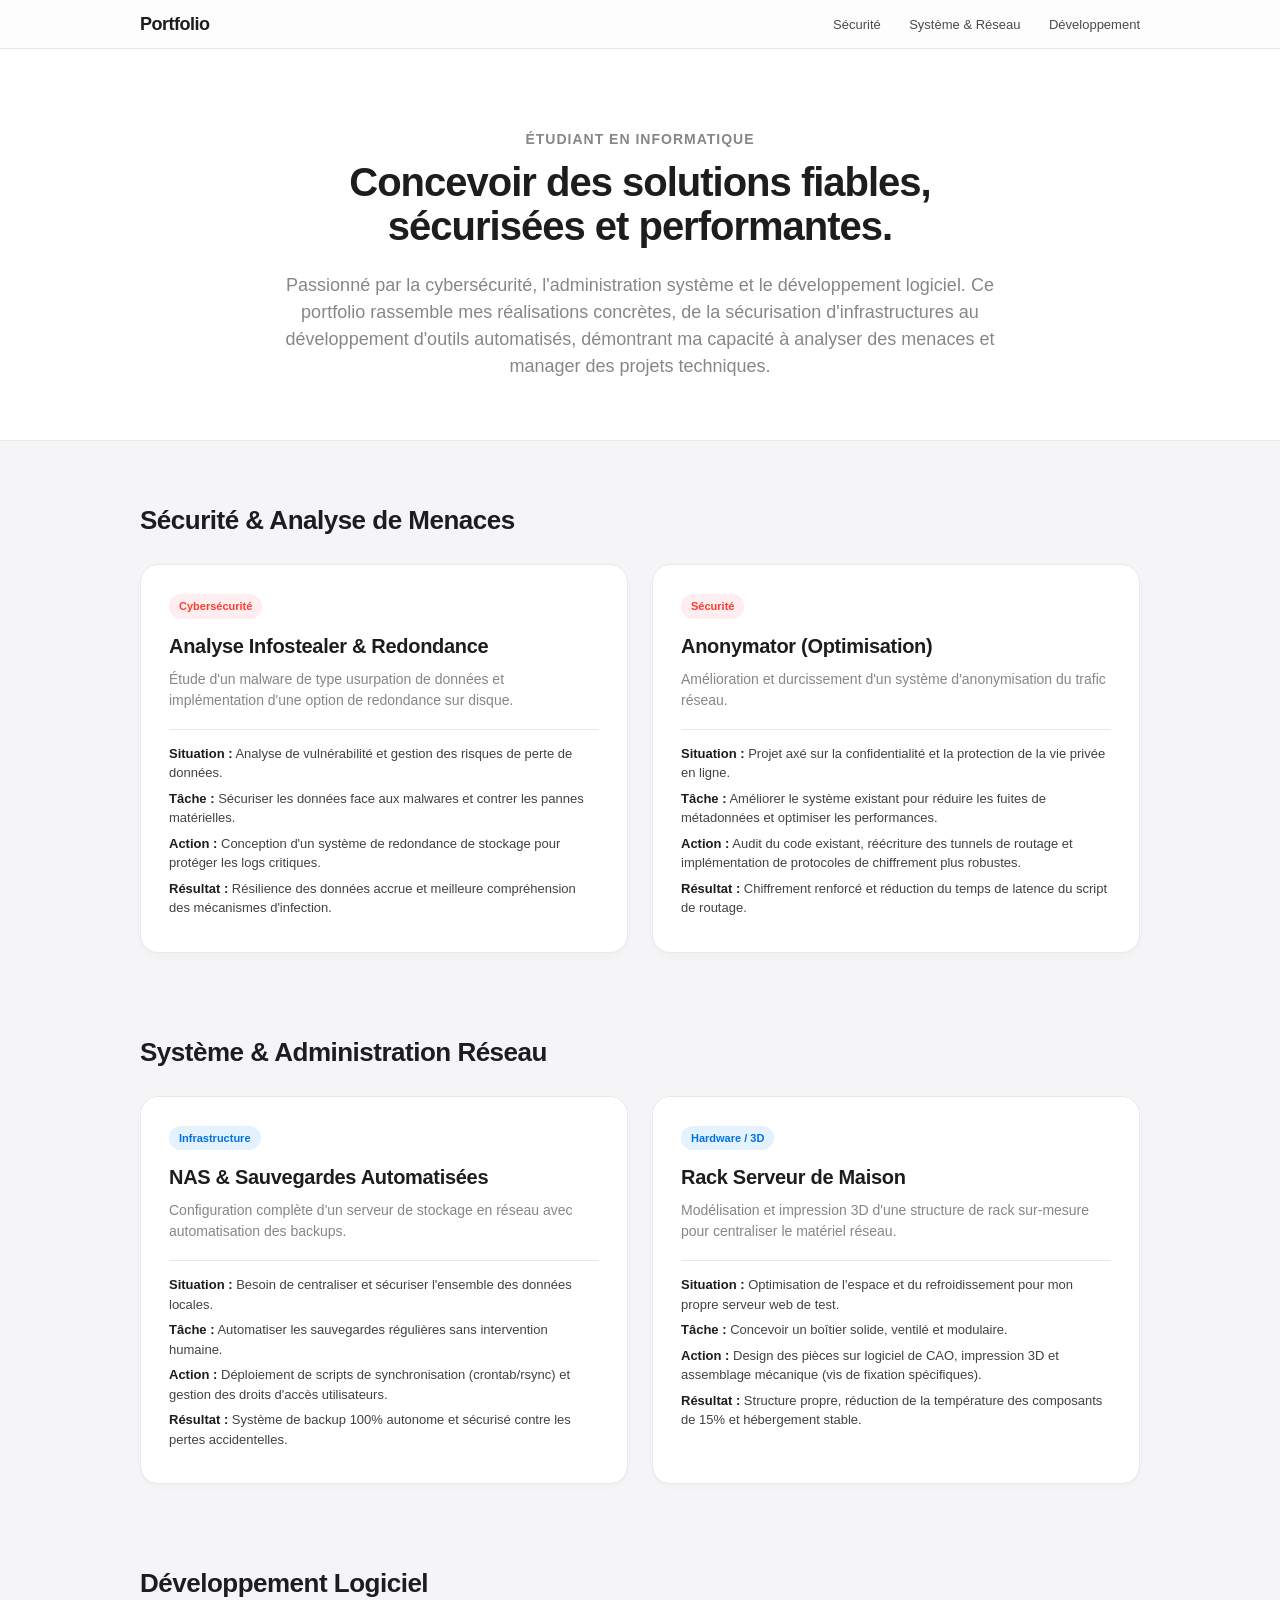
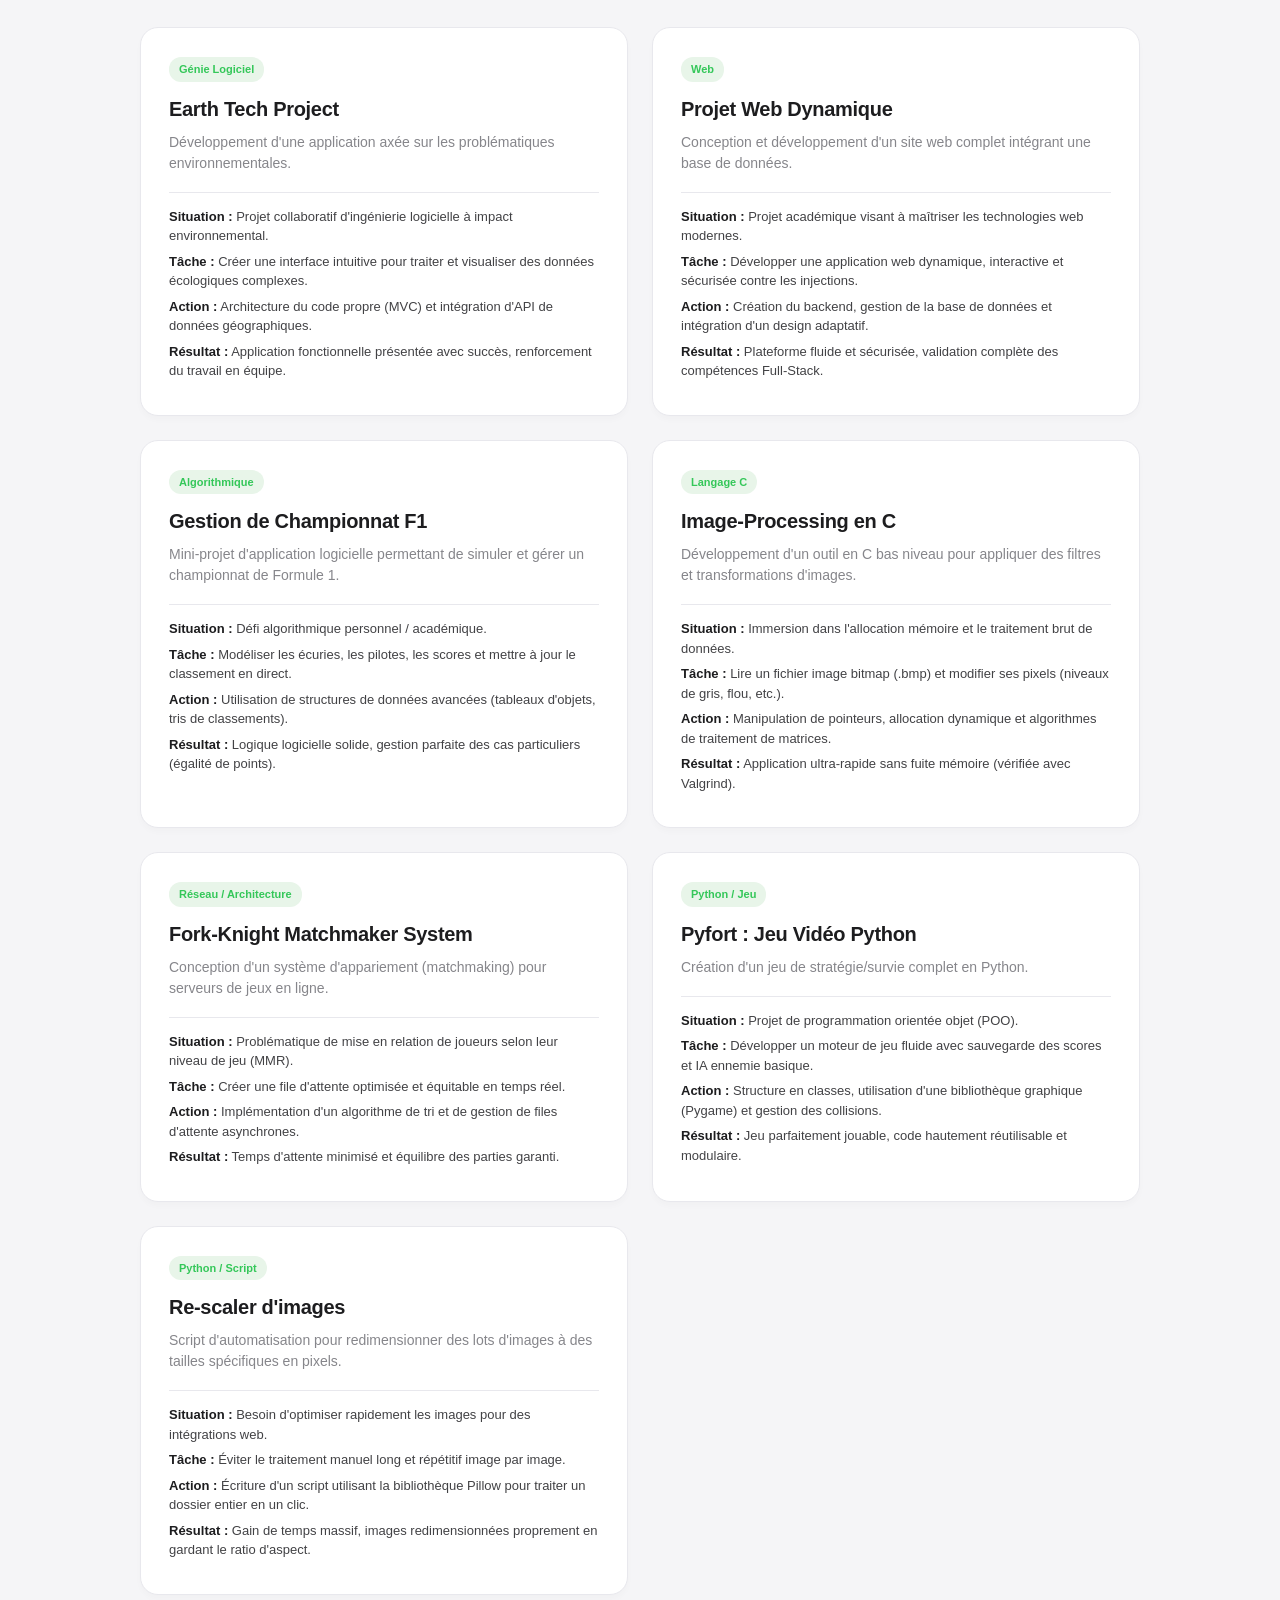
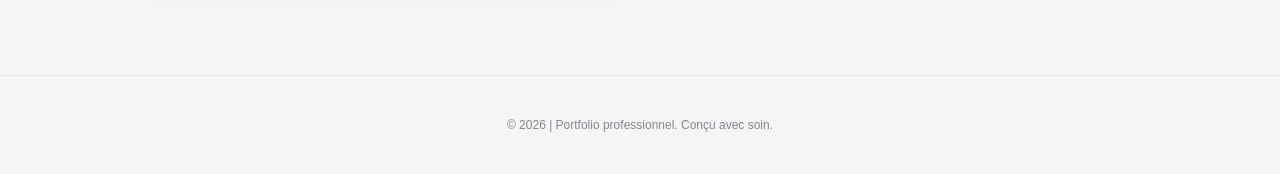
==== index.html @ 8bd5d67d "Ajout du contenu initial et du style Apple" ====
<!DOCTYPE html>
<html lang="fr">
<head>
    <meta charset="UTF-8">
    <meta name="viewport" content="width=device-width, initial-scale=1.0">
    <title>Mon Portfolio | Développeur & Administrateur Systèmes</title>
    <link rel="stylesheet" href="css/style.css">
</head>
<body>

    <nav class="apple-nav">
        <div class="nav-container">
            <span class="nav-logo">Portfolio</span>
            <div class="nav-links">
                <a href="#projets-cyber">Sécurité</a>
                <a href="#projets-sysadmin">Système & Réseau</a>
                <a href="#projets-dev">Développement</a>
            </div>
        </div>
    </nav>

    <header class="hero-section">
        <div class="container">
            <span class="hero-subtitle">Étudiant en Informatique</span>
            <h1 class="hero-title">Concevoir des solutions fiables, sécurisées et performantes.</h1>
            <p class="hero-description">
                Passionné par la cybersécurité, l'administration système et le développement logiciel. 
                Ce portfolio rassemble mes réalisations concrètes, de la sécurisation d'infrastructures 
                au développement d'outils automatisés, démontrant ma capacité à analyser des menaces et manager des projets techniques.
            </p>
        </div>
    </header>

    <main class="main-content container">

        <section id="projets-cyber" class="category-section">
            <h2 class="category-title">Sécurité & Analyse de Menaces</h2>
            <div class="projects-grid">

                <div class="project-card">
                    <span class="badge badge-cyber">Cybersécurité</span>
                    <h3>Analyse Infostealer & Redondance</h3>
                    <p class="project-summary">Étude d'un malware de type usurpation de données et implémentation d'une option de redondance sur disque.</p>
                    <div class="star-method">
                        <p><strong>Situation :</strong> Analyse de vulnérabilité et gestion des risques de perte de données.</p>
                        <p><strong>Tâche :</strong> Sécuriser les données face aux malwares et contrer les pannes matérielles.</p>
                        <p><strong>Action :</strong> Conception d'un système de redondance de stockage pour protéger les logs critiques.</p>
                        <p><strong>Résultat :</strong> Résilience des données accrue et meilleure compréhension des mécanismes d'infection.</p>
                    </div>
                </div>

                <div class="project-card">
                    <span class="badge badge-cyber">Sécurité</span>
                    <h3>Anonymator (Optimisation)</h3>
                    <p class="project-summary">Amélioration et durcissement d'un système d'anonymisation du trafic réseau.</p>
                    <div class="star-method">
                        <p><strong>Situation :</strong> Projet axé sur la confidentialité et la protection de la vie privée en ligne.</p>
                        <p><strong>Tâche :</strong> Améliorer le système existant pour réduire les fuites de métadonnées et optimiser les performances.</p>
                        <p><strong>Action :</strong> Audit du code existant, réécriture des tunnels de routage et implémentation de protocoles de chiffrement plus robustes.</p>
                        <p><strong>Résultat :</strong> Chiffrement renforcé et réduction du temps de latence du script de routage.</p>
                    </div>
                </div>

            </div>
        </section>

        <section id="projets-sysadmin" class="category-section">
            <h2 class="category-title">Système & Administration Réseau</h2>
            <div class="projects-grid">

                <div class="project-card">
                    <span class="badge badge-sys">Infrastructure</span>
                    <h3>NAS & Sauvegardes Automatisées</h3>
                    <p class="project-summary">Configuration complète d'un serveur de stockage en réseau avec automatisation des backups.</p>
                    <div class="star-method">
                        <p><strong>Situation :</strong> Besoin de centraliser et sécuriser l'ensemble des données locales.</p>
                        <p><strong>Tâche :</strong> Automatiser les sauvegardes régulières sans intervention humaine.</p>
                        <p><strong>Action :</strong> Déploiement de scripts de synchronisation (crontab/rsync) et gestion des droits d'accès utilisateurs.</p>
                        <p><strong>Résultat :</strong> Système de backup 100% autonome et sécurisé contre les pertes accidentelles.</p>
                    </div>
                </div>

                <div class="project-card">
                    <span class="badge badge-sys">Hardware / 3D</span>
                    <h3>Rack Serveur de Maison</h3>
                    <p class="project-summary">Modélisation et impression 3D d'une structure de rack sur-mesure pour centraliser le matériel réseau.</p>
                    <div class="star-method">
                        <p><strong>Situation :</strong> Optimisation de l'espace et du refroidissement pour mon propre serveur web de test.</p>
                        <p><strong>Tâche :</strong> Concevoir un boîtier solide, ventilé et modulaire.</p>
                        <p><strong>Action :</strong> Design des pièces sur logiciel de CAO, impression 3D et assemblage mécanique (vis de fixation spécifiques).</p>
                        <p><strong>Résultat :</strong> Structure propre, réduction de la température des composants de 15% et hébergement stable.</p>
                    </div>
                </div>

            </div>
        </section>

        <section id="projets-dev" class="category-section">
            <h2 class="category-title">Développement Logiciel</h2>
            <div class="projects-grid">

                <div class="project-card">
                    <span class="badge badge-dev">Génie Logiciel</span>
                    <h3>Earth Tech Project</h3>
                    <p class="project-summary">Développement d'une application axée sur les problématiques environnementales.</p>
                    <div class="star-method">
                        <p><strong>Situation :</strong> Projet collaboratif d'ingénierie logicielle à impact environnemental.</p>
                        <p><strong>Tâche :</strong> Créer une interface intuitive pour traiter et visualiser des données écologiques complexes.</p>
                        <p><strong>Action :</strong> Architecture du code propre (MVC) et intégration d'API de données géographiques.</p>
                        <p><strong>Résultat :</strong> Application fonctionnelle présentée avec succès, renforcement du travail en équipe.</p>
                    </div>
                </div>

                <div class="project-card">
                    <span class="badge badge-dev">Web</span>
                    <h3>Projet Web Dynamique</h3>
                    <p class="project-summary">Conception et développement d'un site web complet intégrant une base de données.</p>
                    <div class="star-method">
                        <p><strong>Situation :</strong> Projet académique visant à maîtriser les technologies web modernes.</p>
                        <p><strong>Tâche :</strong> Développer une application web dynamique, interactive et sécurisée contre les injections.</p>
                        <p><strong>Action :</strong> Création du backend, gestion de la base de données et intégration d'un design adaptatif.</p>
                        <p><strong>Résultat :</strong> Plateforme fluide et sécurisée, validation complète des compétences Full-Stack.</p>
                    </div>
                </div>

                <div class="project-card">
                    <span class="badge badge-dev">Algorithmique</span>
                    <h3>Gestion de Championnat F1</h3>
                    <p class="project-summary">Mini-projet d'application logicielle permettant de simuler et gérer un championnat de Formule 1.</p>
                    <div class="star-method">
                        <p><strong>Situation :</strong> Défi algorithmique personnel / académique.</p>
                        <p><strong>Tâche :</strong> Modéliser les écuries, les pilotes, les scores et mettre à jour le classement en direct.</p>
                        <p><strong>Action :</strong> Utilisation de structures de données avancées (tableaux d'objets, tris de classements).</p>
                        <p><strong>Résultat :</strong> Logique logicielle solide, gestion parfaite des cas particuliers (égalité de points).</p>
                    </div>
                </div>

                <div class="project-card">
                    <span class="badge badge-dev">Langage C</span>
                    <h3>Image-Processing en C</h3>
                    <p class="project-summary">Développement d'un outil en C bas niveau pour appliquer des filtres et transformations d'images.</p>
                    <div class="star-method">
                        <p><strong>Situation :</strong> Immersion dans l'allocation mémoire et le traitement brut de données.</p>
                        <p><strong>Tâche :</strong> Lire un fichier image bitmap (.bmp) et modifier ses pixels (niveaux de gris, flou, etc.).</p>
                        <p><strong>Action :</strong> Manipulation de pointeurs, allocation dynamique et algorithmes de traitement de matrices.</p>
                        <p><strong>Résultat :</strong> Application ultra-rapide sans fuite mémoire (vérifiée avec Valgrind).</p>
                    </div>
                </div>

                <div class="project-card">
                    <span class="badge badge-dev">Réseau / Architecture</span>
                    <h3>Fork-Knight Matchmaker System</h3>
                    <p class="project-summary">Conception d'un système d'appariement (matchmaking) pour serveurs de jeux en ligne.</p>
                    <div class="star-method">
                        <p><strong>Situation :</strong> Problématique de mise en relation de joueurs selon leur niveau de jeu (MMR).</p>
                        <p><strong>Tâche :</strong> Créer une file d'attente optimisée et équitable en temps réel.</p>
                        <p><strong>Action :</strong> Implémentation d'un algorithme de tri et de gestion de files d'attente asynchrones.</p>
                        <p><strong>Résultat :</strong> Temps d'attente minimisé et équilibre des parties garanti.</p>
                    </div>
                </div>

                <div class="project-card">
                    <span class="badge badge-dev">Python / Jeu</span>
                    <h3>Pyfort : Jeu Vidéo Python</h3>
                    <p class="project-summary">Création d'un jeu de stratégie/survie complet en Python.</p>
                    <div class="star-method">
                        <p><strong>Situation :</strong> Projet de programmation orientée objet (POO).</p>
                        <p><strong>Tâche :</strong> Développer un moteur de jeu fluide avec sauvegarde des scores et IA ennemie basique.</p>
                        <p><strong>Action :</strong> Structure en classes, utilisation d'une bibliothèque graphique (Pygame) et gestion des collisions.</p>
                        <p><strong>Résultat :</strong> Jeu parfaitement jouable, code hautement réutilisable et modulaire.</p>
                    </div>
                </div>

                <div class="project-card">
                    <span class="badge badge-dev">Python / Script</span>
                    <h3>Re-scaler d'images</h3>
                    <p class="project-summary">Script d'automatisation pour redimensionner des lots d'images à des tailles spécifiques en pixels.</p>
                    <div class="star-method">
                        <p><strong>Situation :</strong> Besoin d'optimiser rapidement les images pour des intégrations web.</p>
                        <p><strong>Tâche :</strong> Éviter le traitement manuel long et répétitif image par image.</p>
                        <p><strong>Action :</strong> Écriture d'un script utilisant la bibliothèque Pillow pour traiter un dossier entier en un clic.</p>
                        <p><strong>Résultat :</strong> Gain de temps massif, images redimensionnées proprement en gardant le ratio d'aspect.</p>
                    </div>
                </div>

            </div>
        </section>

    </main>

    <footer class="apple-footer">
        <div class="container">
            <p>© 2026 | Portfolio professionnel. Conçu avec soin.</p>
        </div>
    </footer>

</body>
</html>
---- css/style.css ----
/* --- Variables de couleurs et polices style Apple --- */
:root {
    --apple-font: -apple-system, BlinkMacSystemFont, "Segoe UI", Roboto, Helvetica, Arial, sans-serif;
    --bg-color: #f5f5f7;
    --text-color: #1d1d1f;
    --text-muted: #86868b;
    --card-bg: #ffffff;
    --accent-color: #0071e3; /* Bleu Apple */
    --border-color: #e8e8ed;
}

/* --- Reset et Base --- */
* {
    margin: 0;
    padding: 0;
    box-sizing: border-box;
}

html {
    scroll-behavior: smooth;
    background-color: var(--bg-color);
    font-family: var(--apple-font);
    color: var(--text-color);
    line-height: 1.5;
}

.container {
    max-width: 1040px;
    margin: 0 auto;
    padding: 0 20px;
}

/* --- Barre de navigation --- */
.apple-nav {
    position: sticky;
    top: 0;
    background: rgba(255, 255, 255, 0.8);
    backdrop-filter: blur(20px);
    -webkit-backdrop-filter: blur(20px);
    border-bottom: 1px solid var(--border-color);
    z-index: 100;
}

.nav-container {
    max-width: 1040px;
    margin: 0 auto;
    height: 48px;
    display: flex;
    justify-content: space-between;
    align-items: center;
    padding: 0 20px;
}

.nav-logo {
    font-weight: 600;
    font-size: 18px;
    letter-spacing: -0.5px;
}

.nav-links a {
    color: var(--text-color);
    text-decoration: none;
    font-size: 13px;
    margin-left: 24px;
    opacity: 0.8;
    transition: opacity 0.2s;
}

.nav-links a:hover {
    opacity: 1;
    color: var(--accent-color);
}

/* --- Section RH / Hero --- */
.hero-section {
    padding: 80px 0 60px 0;
    text-align: center;
    background-color: #ffffff;
    border-bottom: 1px solid var(--border-color);
}

.hero-subtitle {
    font-size: 14px;
    font-weight: 600;
    text-transform: uppercase;
    letter-spacing: 1px;
    color: var(--text-muted);
    display: block;
    margin-bottom: 10px;
}

.hero-title {
    font-size: 40px;
    font-weight: 700;
    letter-spacing: -1px;
    line-height: 1.1;
    max-width: 700px;
    margin: 0 auto 24px auto;
}

.hero-description {
    font-size: 18px;
    color: var(--text-muted);
    max-width: 750px;
    margin: 0 auto;
}

/* --- Catégories et Grille --- */
.category-section {
    padding: 60px 0 20px 0;
}

.category-title {
    font-size: 26px;
    font-weight: 700;
    letter-spacing: -0.5px;
    margin-bottom: 24px;
}

.projects-grid {
    display: grid;
    grid-template-columns: repeat(auto-fill, minmax(320px, 1fr));
    gap: 24px;
}

/* --- Cartes des Projets (Style Apple Card) --- */
.project-card {
    background-color: var(--card-bg);
    border-radius: 18px;
    padding: 28px;
    border: 1px solid var(--border-color);
    box-shadow: 0 4px 6px rgba(0, 0, 0, 0.02);
    transition: transform 0.3s ease, box-shadow 0.3s ease;
}

.project-card:hover {
    transform: translateY(-4px);
    box-shadow: 0 12px 20px rgba(0, 0, 0, 0.05);
}

.project-card h3 {
    font-size: 20px;
    font-weight: 600;
    margin-top: 12px;
    margin-bottom: 8px;
    letter-spacing: -0.3px;
}

.project-summary {
    font-size: 14px;
    color: var(--text-muted);
    margin-bottom: 18px;
}

/* --- Méthode STAR stylisée --- */
.star-method {
    border-top: 1px solid var(--border-color);
    padding-top: 14px;
    font-size: 13px;
}

.star-method p {
    margin-bottom: 6px;
    color: #424245;
}

.star-method strong {
    color: var(--text-color);
    font-weight: 600;
}

/* --- Badges de catégorie --- */
.badge {
    display: inline-block;
    padding: 4px 10px;
    border-radius: 12px;
    font-size: 11px;
    font-weight: 600;
}

.badge-cyber { background-color: #ffeef0; color: #ff3b30; }
.badge-sys { background-color: #e3f2fd; color: #0071e3; }
.badge-dev { background-color: #e8f5e9; color: #34c759; }

/* --- Footer --- */
.apple-footer {
    padding: 40px 0;
    text-align: center;
    font-size: 12px;
    color: var(--text-muted);
    border-top: 1px solid var(--border-color);
    margin-top: 60px;
}

/* --- Responsive pour mobiles --- */
@media (max-width: 768px) {
    .hero-title { font-size: 28px; }
    .hero-description { font-size: 16px; }
    .projects-grid { grid-template-columns: 1fr; }
}
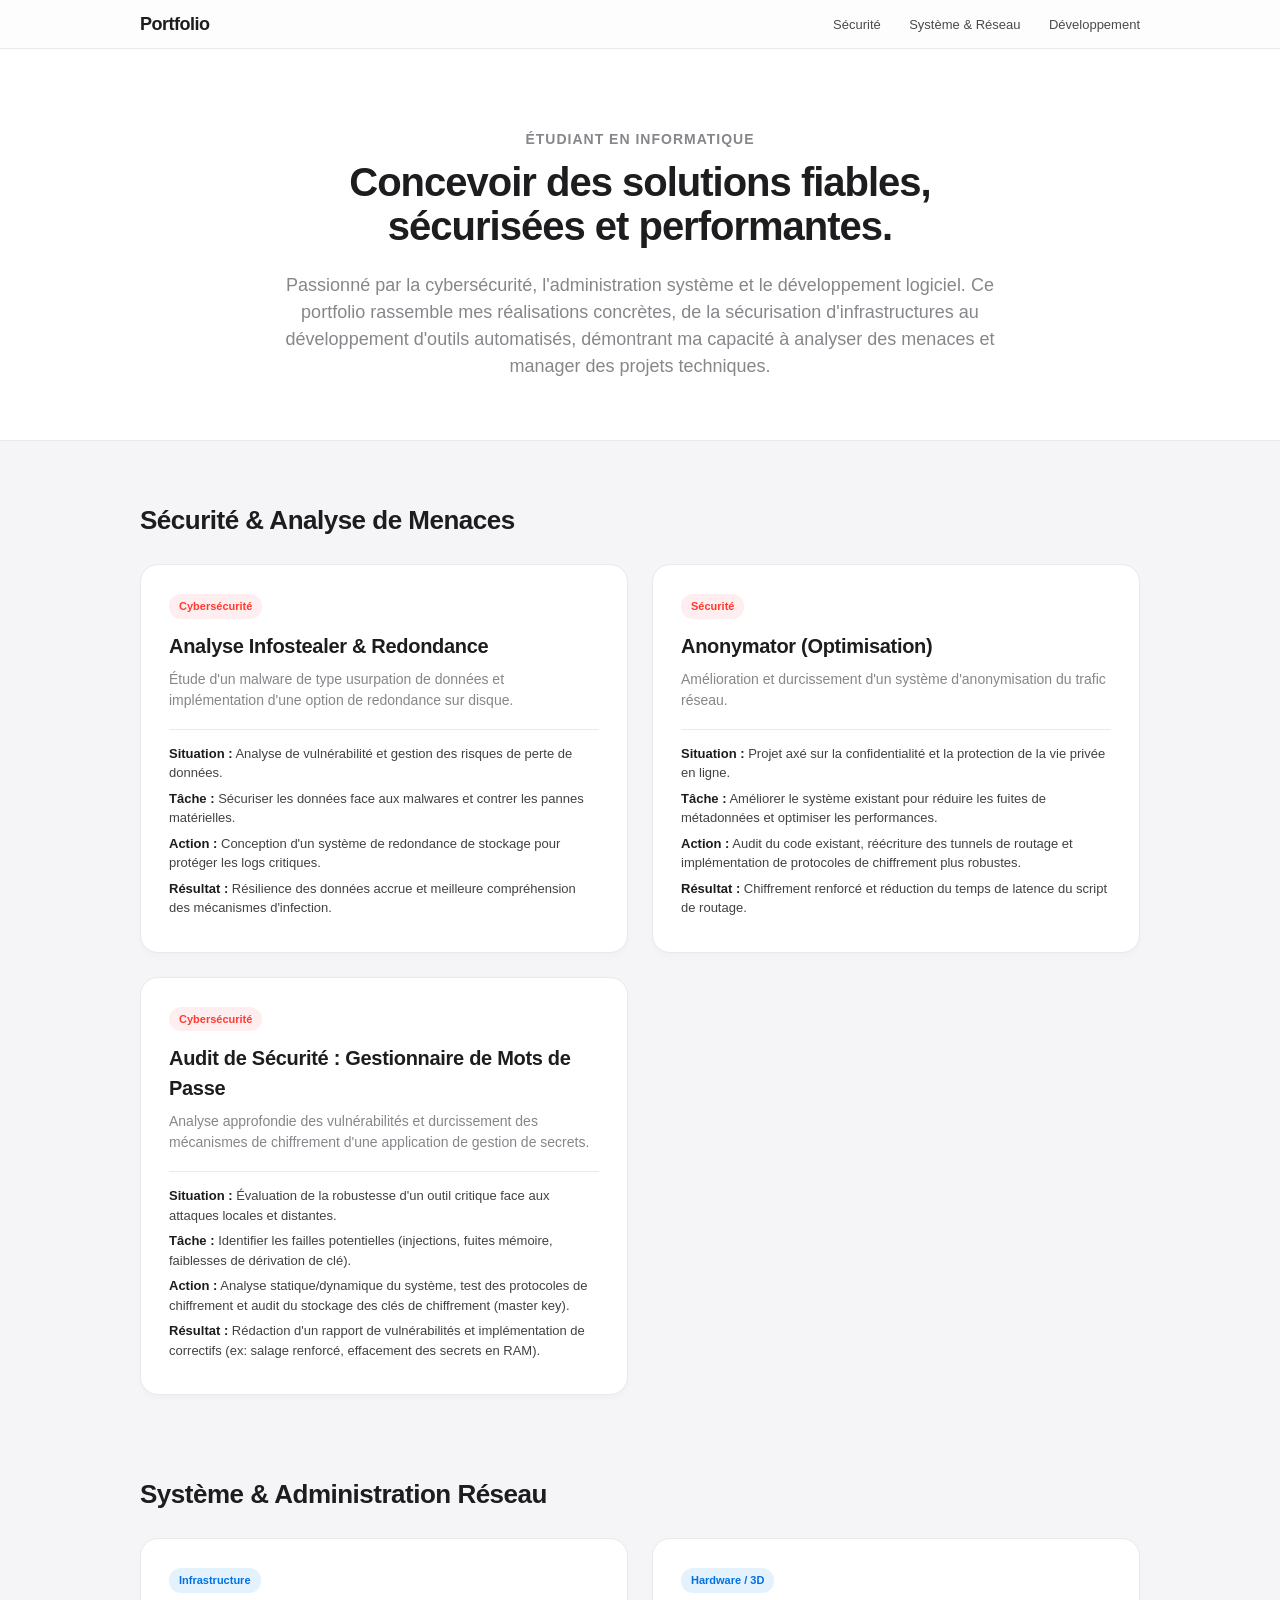
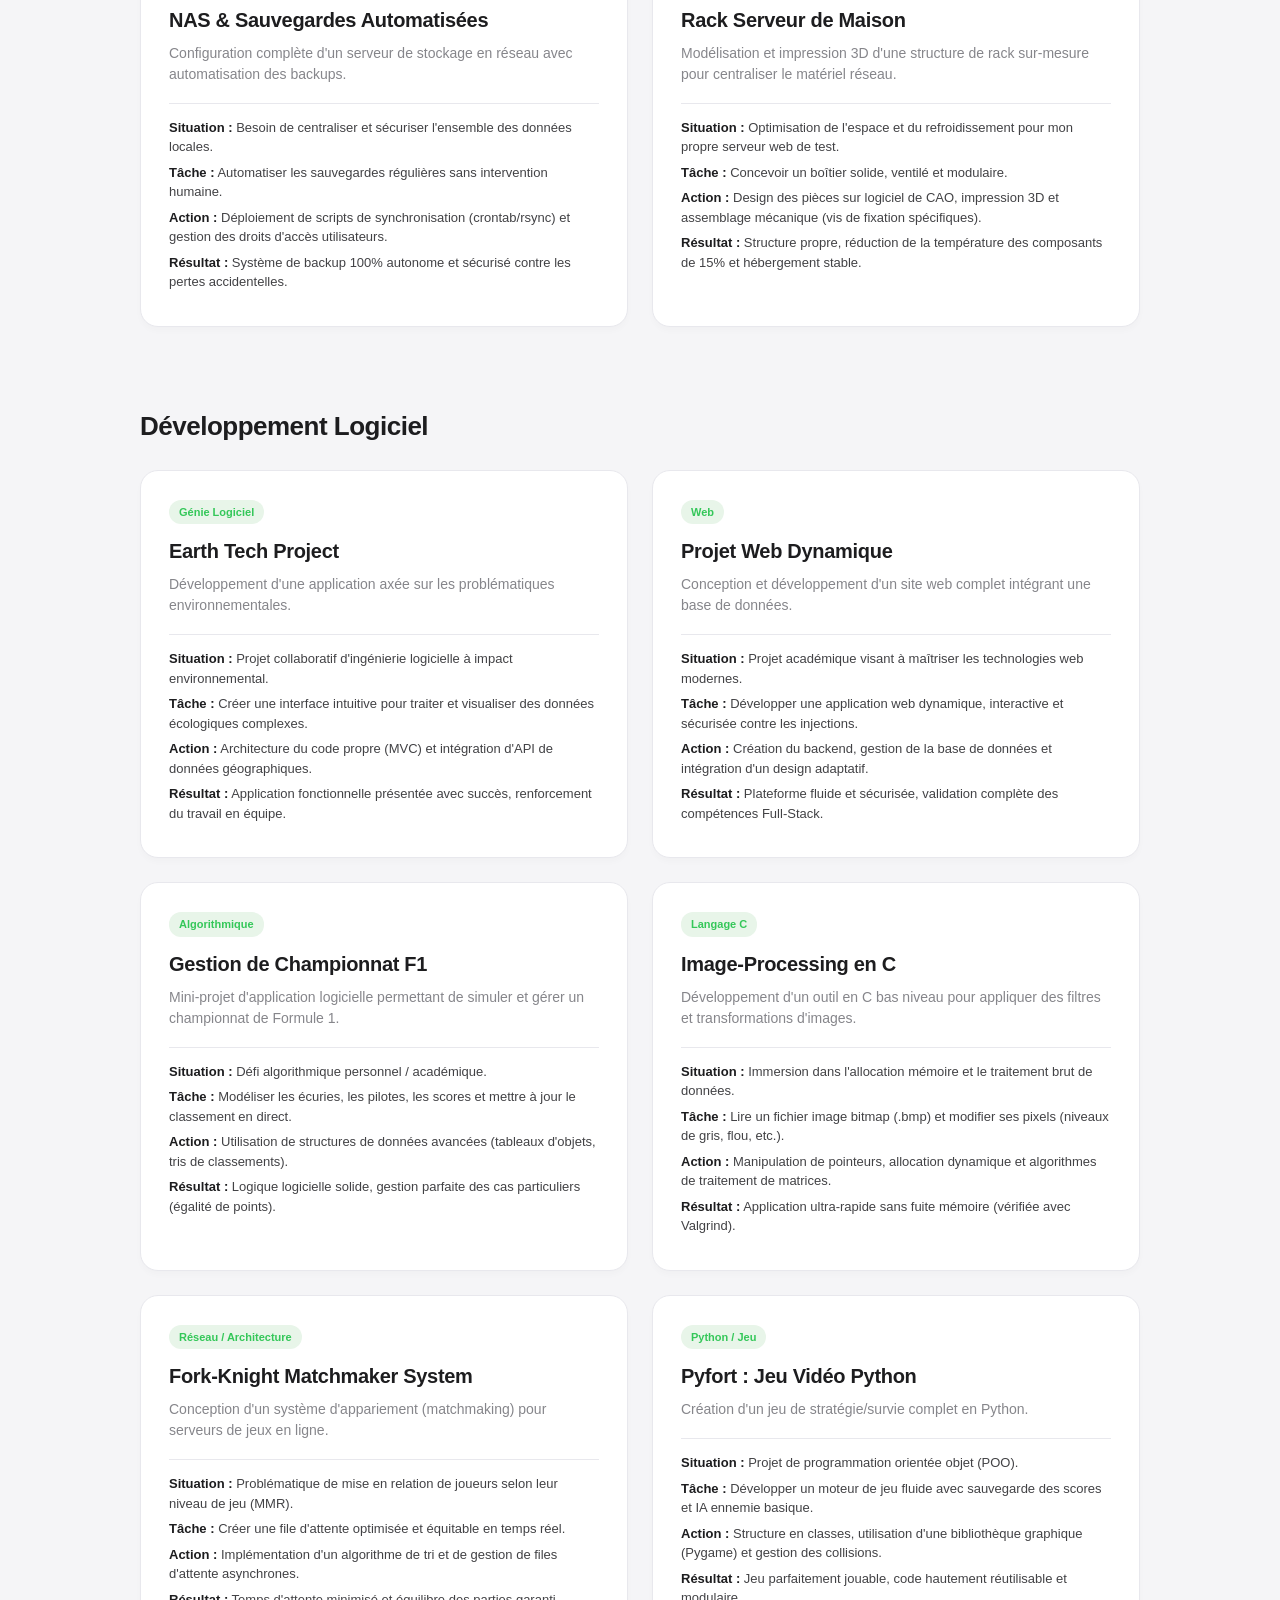
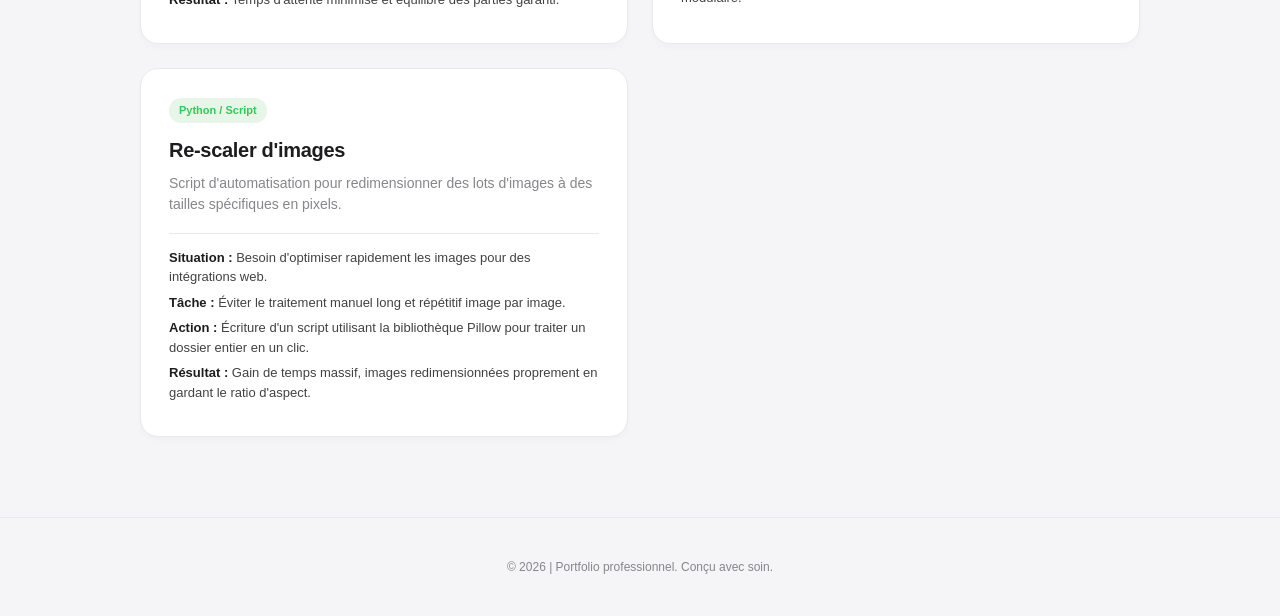
==== commit 0a092579: "Ajout du Projet D'Audit" ====
--- a/index.html
+++ b/index.html
@@ -60,6 +60,17 @@
                         <p><strong>Résultat :</strong> Chiffrement renforcé et réduction du temps de latence du script de routage.</p>
                     </div>
                 </div>
+                <div class="project-card">
+                    <span class="badge badge-cyber">Cybersécurité</span>
+                    <h3>Audit de Sécurité : Gestionnaire de Mots de Passe</h3>
+                    <p class="project-summary">Analyse approfondie des vulnérabilités et durcissement des mécanismes de chiffrement d'une application de gestion de secrets.</p>
+                    <div class="star-method">
+                        <p><strong>Situation :</strong> Évaluation de la robustesse d'un outil critique face aux attaques locales et distantes.</p>
+                        <p><strong>Tâche :</strong> Identifier les failles potentielles (injections, fuites mémoire, faiblesses de dérivation de clé).</p>
+                        <p><strong>Action :</strong> Analyse statique/dynamique du système, test des protocoles de chiffrement et audit du stockage des clés de chiffrement (master key).</p>
+                        <p><strong>Résultat :</strong> Rédaction d'un rapport de vulnérabilités et implémentation de correctifs (ex: salage renforcé, effacement des secrets en RAM).</p>
+                    </div>
+                </div>
 
             </div>
         </section>
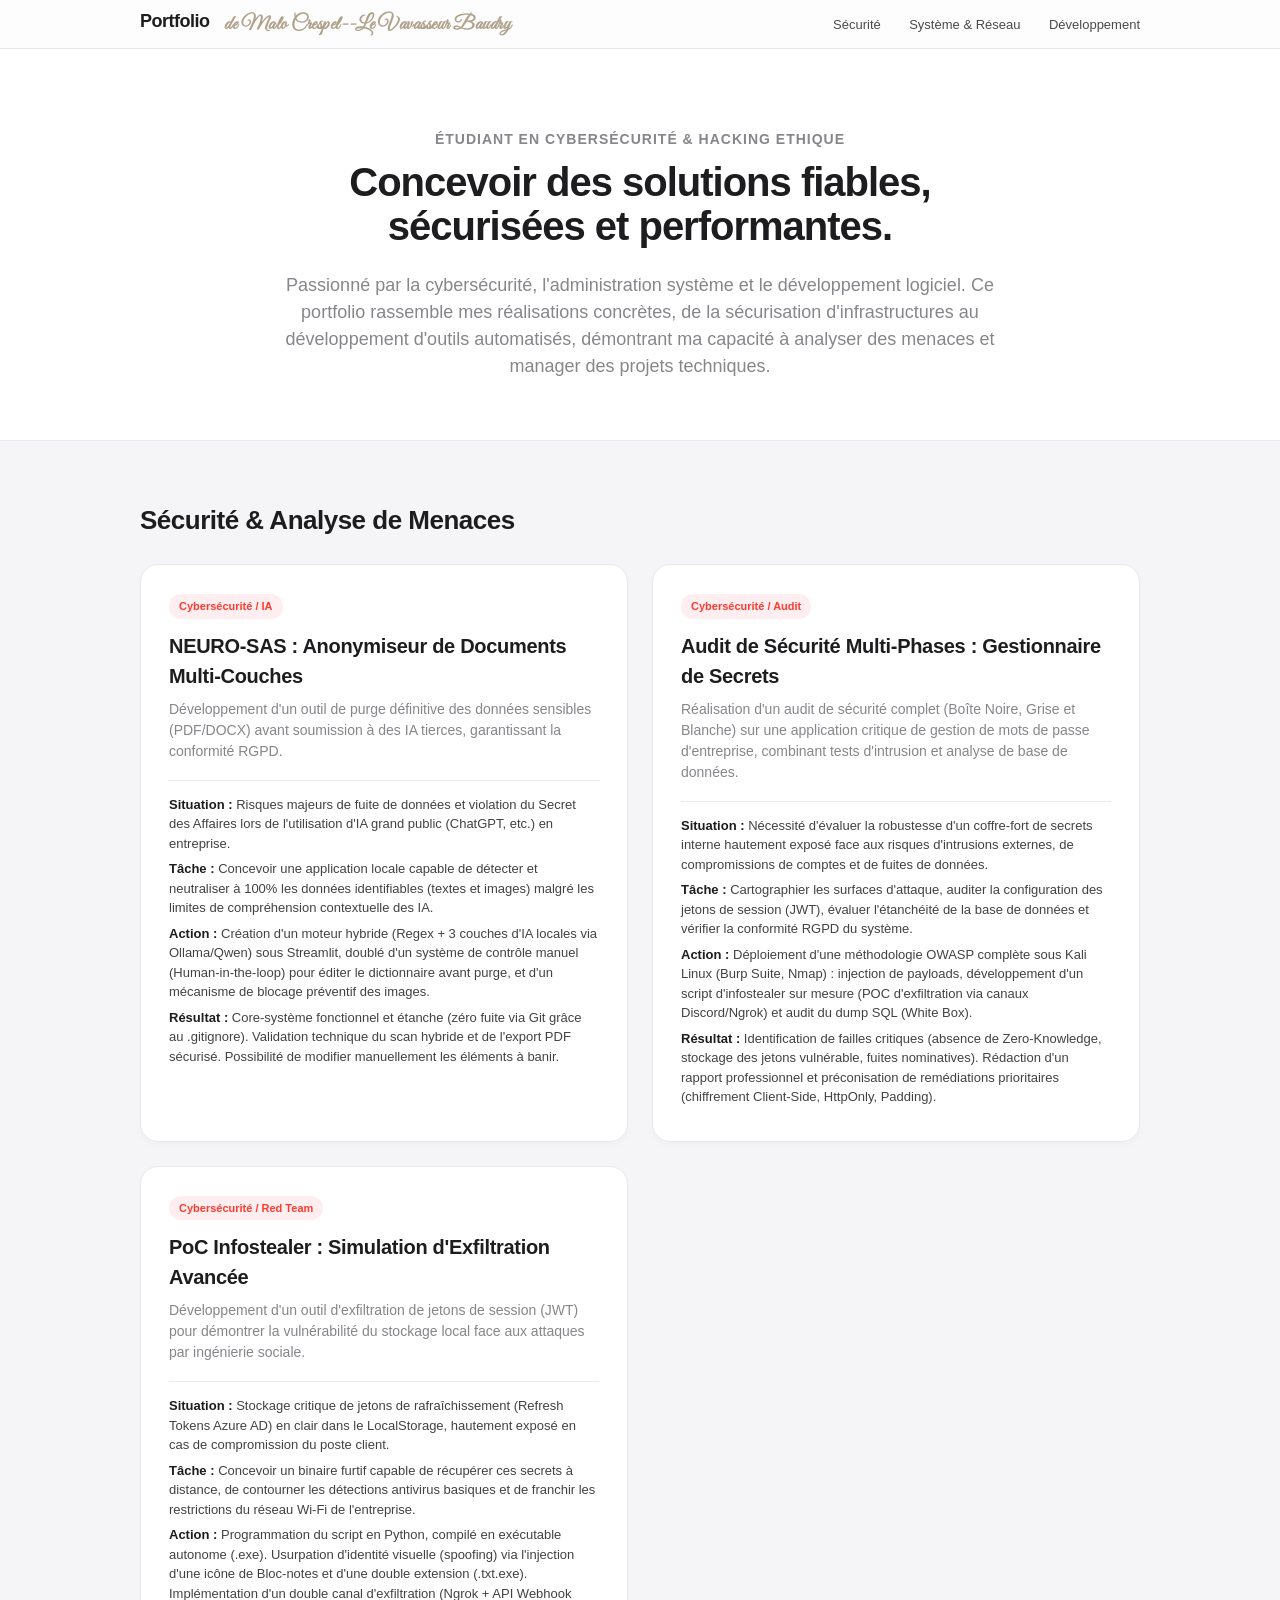
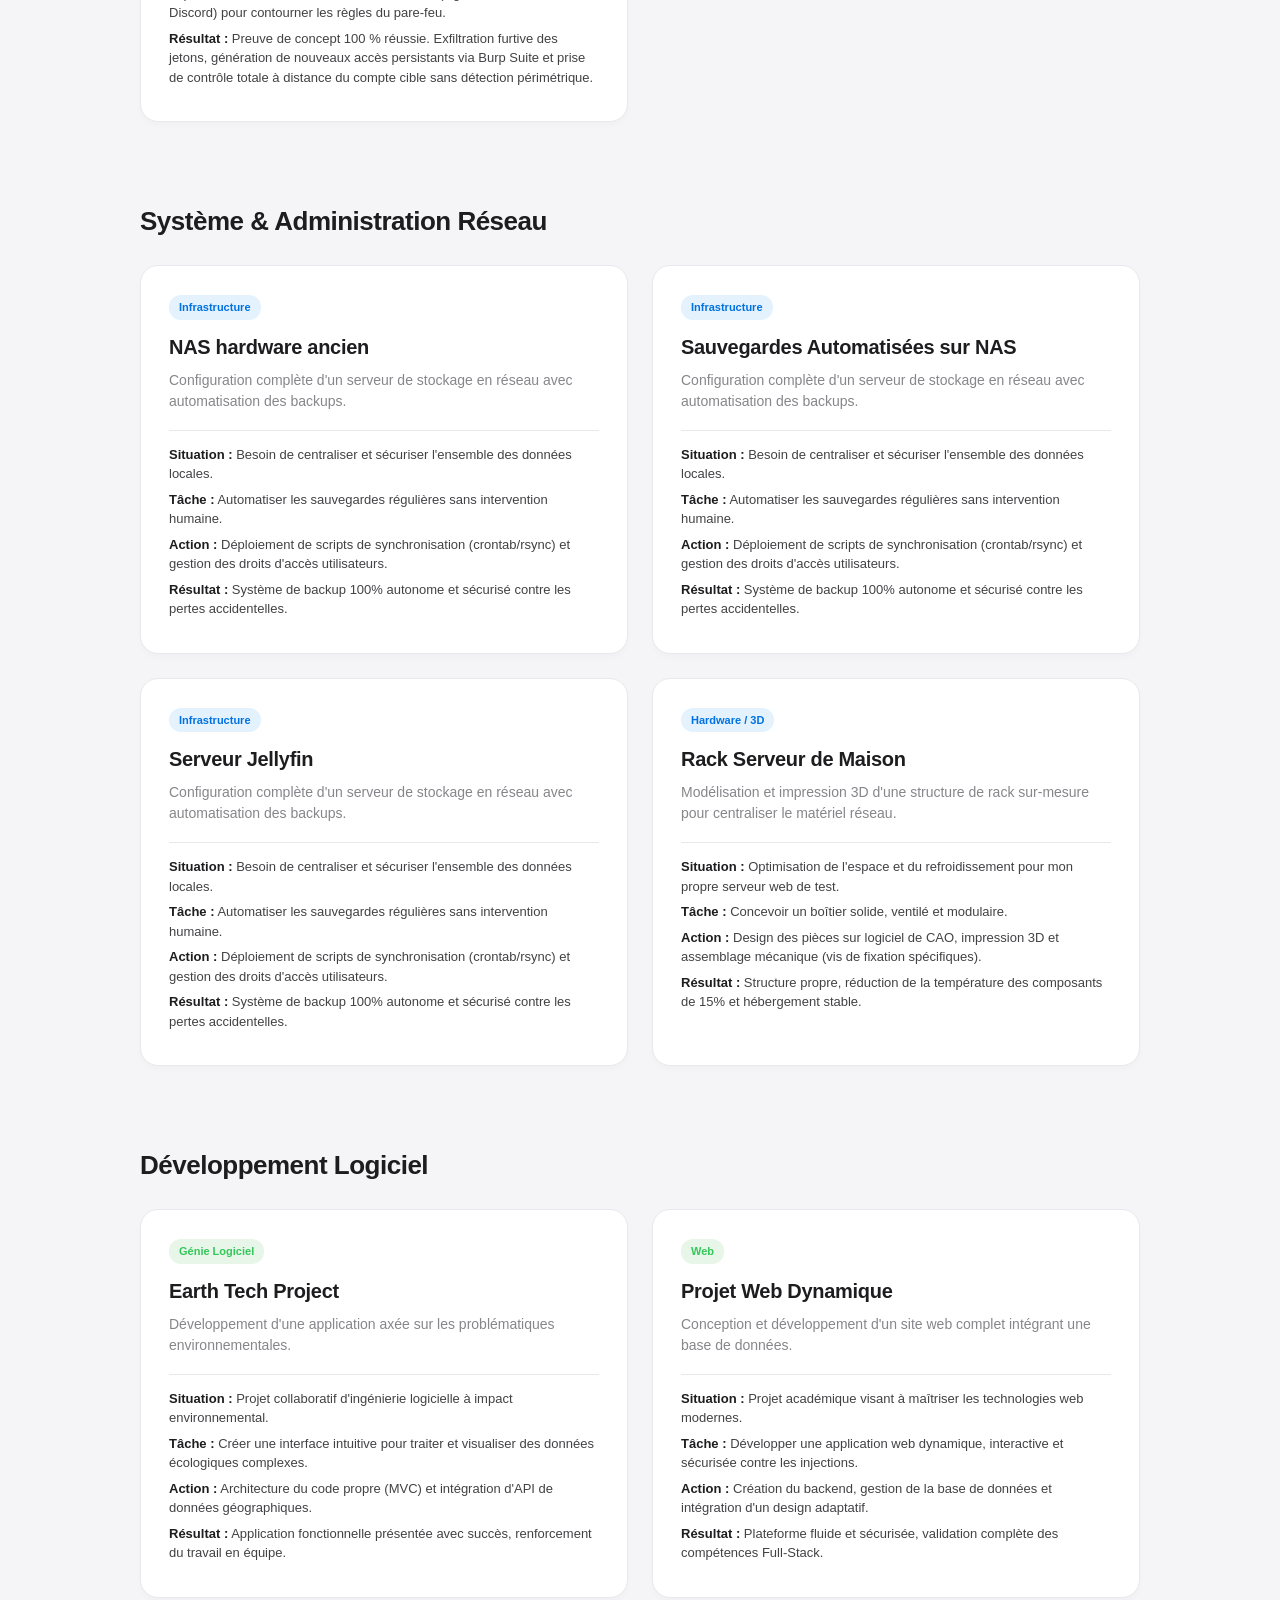
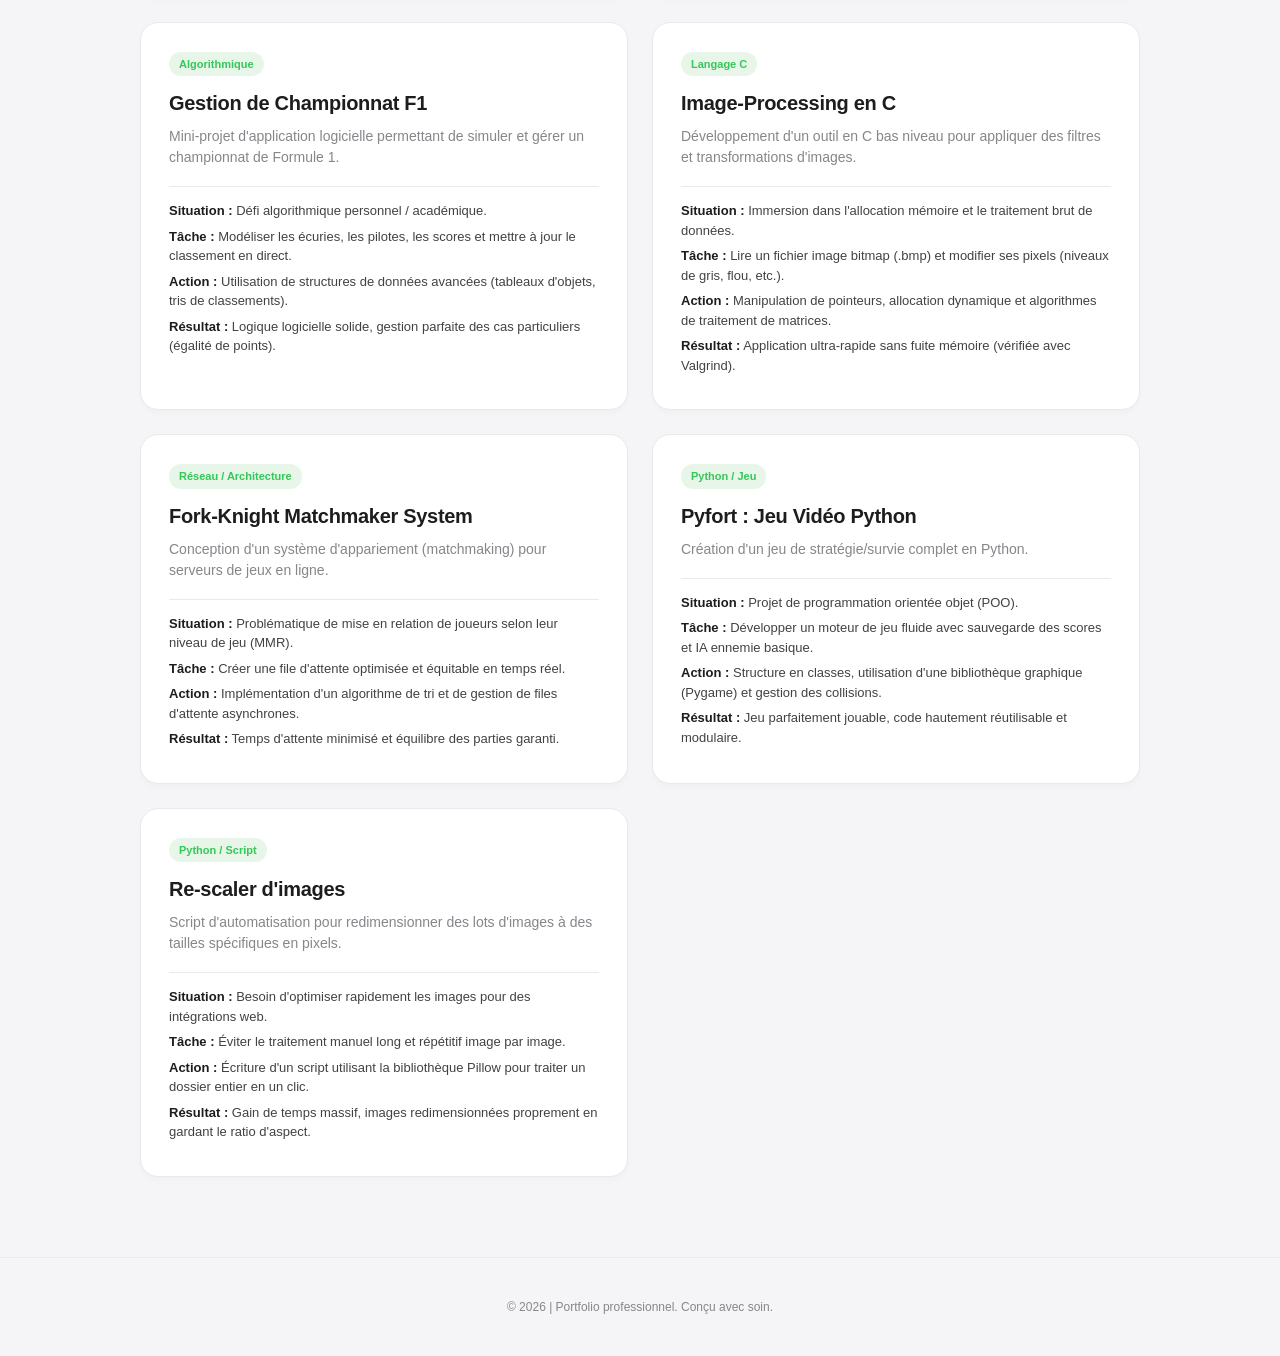
==== commit f2a3a9e4: "amélioration des cartes" ====
--- a/index.html
+++ b/index.html
@@ -3,14 +3,17 @@
 <head>
     <meta charset="UTF-8">
     <meta name="viewport" content="width=device-width, initial-scale=1.0">
-    <title>Mon Portfolio | Développeur & Administrateur Systèmes</title>
+    <title>Portfolio de Malo Crespel</title>
     <link rel="stylesheet" href="css/style.css">
+    <link href="https://fonts.googleapis.com/css2?family=Great+Vibes&display=swap" rel="stylesheet">
 </head>
 <body>
 
     <nav class="apple-nav">
         <div class="nav-container">
-            <span class="nav-logo">Portfolio</span>
+            <span class="nav-logo">
+                Portfolio <span class="nav-author">de Malo Crespel--Le Vavasseur Baudry</span>
+            </span>
             <div class="nav-links">
                 <a href="#projets-cyber">Sécurité</a>
                 <a href="#projets-sysadmin">Système & Réseau</a>
@@ -21,7 +24,7 @@
 
     <header class="hero-section">
         <div class="container">
-            <span class="hero-subtitle">Étudiant en Informatique</span>
+            <span class="hero-subtitle">Étudiant en Cybersécurité & Hacking Ethique</span>
             <h1 class="hero-title">Concevoir des solutions fiables, sécurisées et performantes.</h1>
             <p class="hero-description">
                 Passionné par la cybersécurité, l'administration système et le développement logiciel. 
@@ -37,38 +40,39 @@
             <h2 class="category-title">Sécurité & Analyse de Menaces</h2>
             <div class="projects-grid">
 
-                <div class="project-card">
-                    <span class="badge badge-cyber">Cybersécurité</span>
-                    <h3>Analyse Infostealer & Redondance</h3>
-                    <p class="project-summary">Étude d'un malware de type usurpation de données et implémentation d'une option de redondance sur disque.</p>
-                    <div class="star-method">
-                        <p><strong>Situation :</strong> Analyse de vulnérabilité et gestion des risques de perte de données.</p>
-                        <p><strong>Tâche :</strong> Sécuriser les données face aux malwares et contrer les pannes matérielles.</p>
-                        <p><strong>Action :</strong> Conception d'un système de redondance de stockage pour protéger les logs critiques.</p>
-                        <p><strong>Résultat :</strong> Résilience des données accrue et meilleure compréhension des mécanismes d'infection.</p>
-                    </div>
-                </div>
-
-                <div class="project-card">
-                    <span class="badge badge-cyber">Sécurité</span>
-                    <h3>Anonymator (Optimisation)</h3>
-                    <p class="project-summary">Amélioration et durcissement d'un système d'anonymisation du trafic réseau.</p>
-                    <div class="star-method">
-                        <p><strong>Situation :</strong> Projet axé sur la confidentialité et la protection de la vie privée en ligne.</p>
-                        <p><strong>Tâche :</strong> Améliorer le système existant pour réduire les fuites de métadonnées et optimiser les performances.</p>
-                        <p><strong>Action :</strong> Audit du code existant, réécriture des tunnels de routage et implémentation de protocoles de chiffrement plus robustes.</p>
-                        <p><strong>Résultat :</strong> Chiffrement renforcé et réduction du temps de latence du script de routage.</p>
-                    </div>
-                </div>
-                <div class="project-card">
-                    <span class="badge badge-cyber">Cybersécurité</span>
-                    <h3>Audit de Sécurité : Gestionnaire de Mots de Passe</h3>
-                    <p class="project-summary">Analyse approfondie des vulnérabilités et durcissement des mécanismes de chiffrement d'une application de gestion de secrets.</p>
-                    <div class="star-method">
-                        <p><strong>Situation :</strong> Évaluation de la robustesse d'un outil critique face aux attaques locales et distantes.</p>
-                        <p><strong>Tâche :</strong> Identifier les failles potentielles (injections, fuites mémoire, faiblesses de dérivation de clé).</p>
-                        <p><strong>Action :</strong> Analyse statique/dynamique du système, test des protocoles de chiffrement et audit du stockage des clés de chiffrement (master key).</p>
-                        <p><strong>Résultat :</strong> Rédaction d'un rapport de vulnérabilités et implémentation de correctifs (ex: salage renforcé, effacement des secrets en RAM).</p>
+                
+
+                <div class="project-card">
+                    <span class="badge badge-cyber">Cybersécurité / IA</span>
+                    <h3>NEURO-SAS : Anonymiseur de Documents Multi-Couches</h3>
+                    <p class="project-summary">Développement d'un outil de purge définitive des données sensibles (PDF/DOCX) avant soumission à des IA tierces, garantissant la conformité RGPD.</p>
+                    <div class="star-method">
+                        <p><strong>Situation :</strong> Risques majeurs de fuite de données et violation du Secret des Affaires lors de l'utilisation d'IA grand public (ChatGPT, etc.) en entreprise.</p>
+                        <p><strong>Tâche :</strong> Concevoir une application locale capable de détecter et neutraliser à 100% les données identifiables (textes et images) malgré les limites de compréhension contextuelle des IA.</p>
+                        <p><strong>Action :</strong> Création d'un moteur hybride (Regex + 3 couches d'IA locales via Ollama/Qwen) sous Streamlit, doublé d'un système de contrôle manuel (Human-in-the-loop) pour éditer le dictionnaire avant purge, et d'un mécanisme de blocage préventif des images.</p>
+                        <p><strong>Résultat :</strong> Core-système fonctionnel et étanche (zéro fuite via Git grâce au .gitignore). Validation technique du scan hybride et de l'export PDF sécurisé. Possibilité de modifier manuellement les éléments à banir.</p>
+                    </div>
+                </div>
+                <div class="project-card">
+                    <span class="badge badge-cyber">Cybersécurité / Audit</span>
+                    <h3>Audit de Sécurité Multi-Phases : Gestionnaire de Secrets</h3>
+                    <p class="project-summary">Réalisation d'un audit de sécurité complet (Boîte Noire, Grise et Blanche) sur une application critique de gestion de mots de passe d'entreprise, combinant tests d'intrusion et analyse de base de données.</p>
+                    <div class="star-method">
+                        <p><strong>Situation :</strong> Nécessité d'évaluer la robustesse d'un coffre-fort de secrets interne hautement exposé face aux risques d'intrusions externes, de compromissions de comptes et de fuites de données.</p>
+                        <p><strong>Tâche :</strong> Cartographier les surfaces d'attaque, auditer la configuration des jetons de session (JWT), évaluer l'étanchéité de la base de données et vérifier la conformité RGPD du système.</p>
+                        <p><strong>Action :</strong> Déploiement d'une méthodologie OWASP complète sous Kali Linux (Burp Suite, Nmap) : injection de payloads, développement d'un script d'infostealer sur mesure (POC d'exfiltration via canaux Discord/Ngrok) et audit du dump SQL (White Box).</p>
+                        <p><strong>Résultat :</strong> Identification de failles critiques (absence de Zero-Knowledge, stockage des jetons vulnérable, fuites nominatives). Rédaction d'un rapport professionnel et préconisation de remédiations prioritaires (chiffrement Client-Side, HttpOnly, Padding).</p>
+                    </div>
+                </div>
+                <div class="project-card">
+                    <span class="badge badge-cyber">Cybersécurité / Red Team</span>
+                    <h3>PoC Infostealer : Simulation d'Exfiltration Avancée</h3>
+                    <p class="project-summary">Développement d'un outil d'exfiltration de jetons de session (JWT) pour démontrer la vulnérabilité du stockage local face aux attaques par ingénierie sociale.</p>
+                    <div class="star-method">
+                        <p><strong>Situation :</strong> Stockage critique de jetons de rafraîchissement (Refresh Tokens Azure AD) en clair dans le LocalStorage, hautement exposé en cas de compromission du poste client.</p>
+                        <p><strong>Tâche :</strong> Concevoir un binaire furtif capable de récupérer ces secrets à distance, de contourner les détections antivirus basiques et de franchir les restrictions du réseau Wi-Fi de l'entreprise.</p>
+                        <p><strong>Action :</strong> Programmation du script en Python, compilé en exécutable autonome (.exe). Usurpation d'identité visuelle (spoofing) via l'injection d'une icône de Bloc-notes et d'une double extension (.txt.exe). Implémentation d'un double canal d'exfiltration (Ngrok + API Webhook Discord) pour contourner les règles du pare-feu.</p>
+                        <p><strong>Résultat :</strong> Preuve de concept 100 % réussie. Exfiltration furtive des jetons, génération de nouveaux accès persistants via Burp Suite et prise de contrôle totale à distance du compte cible sans détection périmétrique.</p>
                     </div>
                 </div>
 
@@ -81,7 +85,29 @@
 
                 <div class="project-card">
                     <span class="badge badge-sys">Infrastructure</span>
-                    <h3>NAS & Sauvegardes Automatisées</h3>
+                    <h3>NAS hardware ancien</h3>
+                    <p class="project-summary">Configuration complète d'un serveur de stockage en réseau avec automatisation des backups.</p>
+                    <div class="star-method">
+                        <p><strong>Situation :</strong> Besoin de centraliser et sécuriser l'ensemble des données locales.</p>
+                        <p><strong>Tâche :</strong> Automatiser les sauvegardes régulières sans intervention humaine.</p>
+                        <p><strong>Action :</strong> Déploiement de scripts de synchronisation (crontab/rsync) et gestion des droits d'accès utilisateurs.</p>
+                        <p><strong>Résultat :</strong> Système de backup 100% autonome et sécurisé contre les pertes accidentelles.</p>
+                    </div>
+                </div>
+                <div class="project-card">
+                    <span class="badge badge-sys">Infrastructure</span>
+                    <h3>Sauvegardes Automatisées sur NAS</h3>
+                    <p class="project-summary">Configuration complète d'un serveur de stockage en réseau avec automatisation des backups.</p>
+                    <div class="star-method">
+                        <p><strong>Situation :</strong> Besoin de centraliser et sécuriser l'ensemble des données locales.</p>
+                        <p><strong>Tâche :</strong> Automatiser les sauvegardes régulières sans intervention humaine.</p>
+                        <p><strong>Action :</strong> Déploiement de scripts de synchronisation (crontab/rsync) et gestion des droits d'accès utilisateurs.</p>
+                        <p><strong>Résultat :</strong> Système de backup 100% autonome et sécurisé contre les pertes accidentelles.</p>
+                    </div>
+                </div>
+                <div class="project-card">
+                    <span class="badge badge-sys">Infrastructure</span>
+                    <h3>Serveur Jellyfin</h3>
                     <p class="project-summary">Configuration complète d'un serveur de stockage en réseau avec automatisation des backups.</p>
                     <div class="star-method">
                         <p><strong>Situation :</strong> Besoin de centraliser et sécuriser l'ensemble des données locales.</p>
--- a/css/style.css
+++ b/css/style.css
@@ -133,6 +133,7 @@
     transition: transform 0.3s ease, box-shadow 0.3s ease;
 }
 
+
 .project-card:hover {
     transform: translateY(-4px);
     box-shadow: 0 12px 20px rgba(0, 0, 0, 0.05);
@@ -197,4 +198,20 @@
     .hero-title { font-size: 28px; }
     .hero-description { font-size: 16px; }
     .projects-grid { grid-template-columns: 1fr; }
+}
+
+.nav-logo {
+    font-weight: 600;
+    font-size: 18px;
+    letter-spacing: -0.5px;
+}
+
+/* Le style calligraphie à boucles en gris clair */
+.nav-author {
+    font-family: 'Great Vibes', cursive;
+    font-size: 20px;
+    color: #b0a28c;       
+    margin-left: 10px;    
+    vertical-align: -2px; 
+    letter-spacing: 0.5px; 
 }
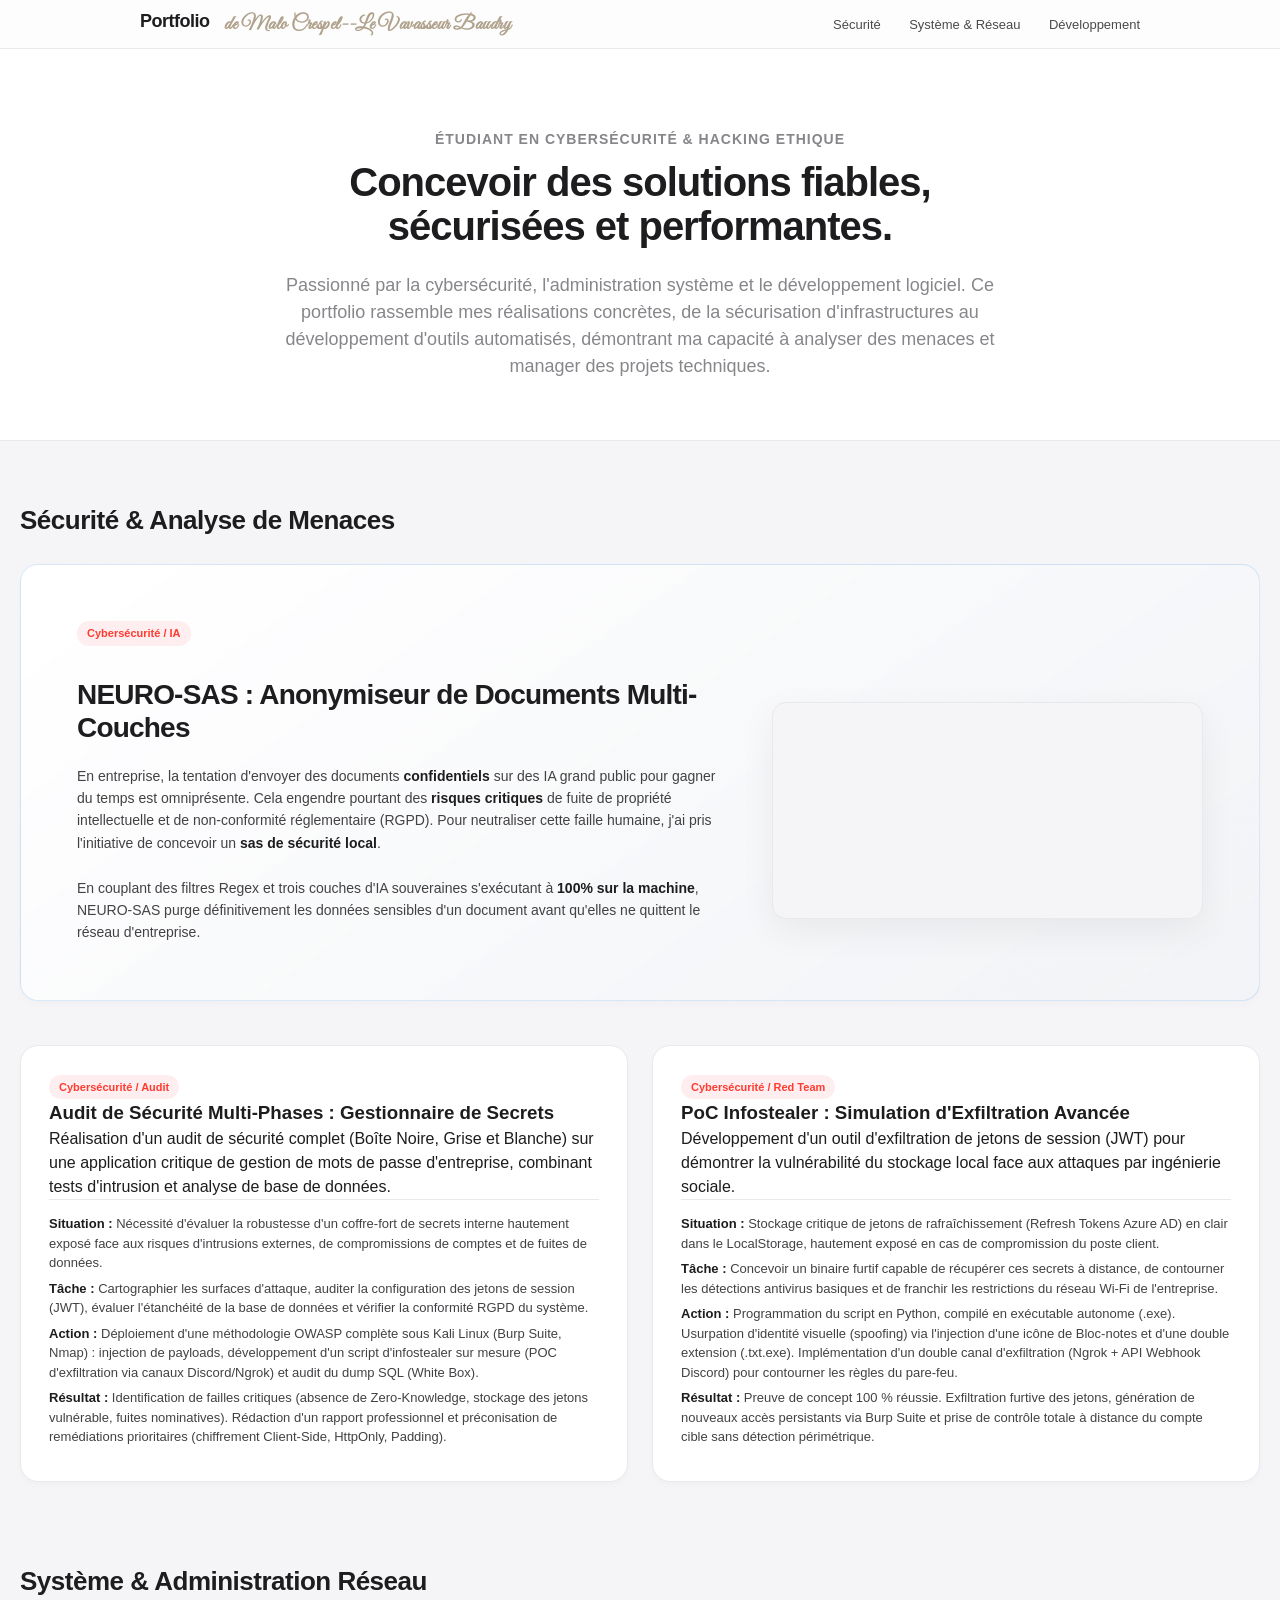
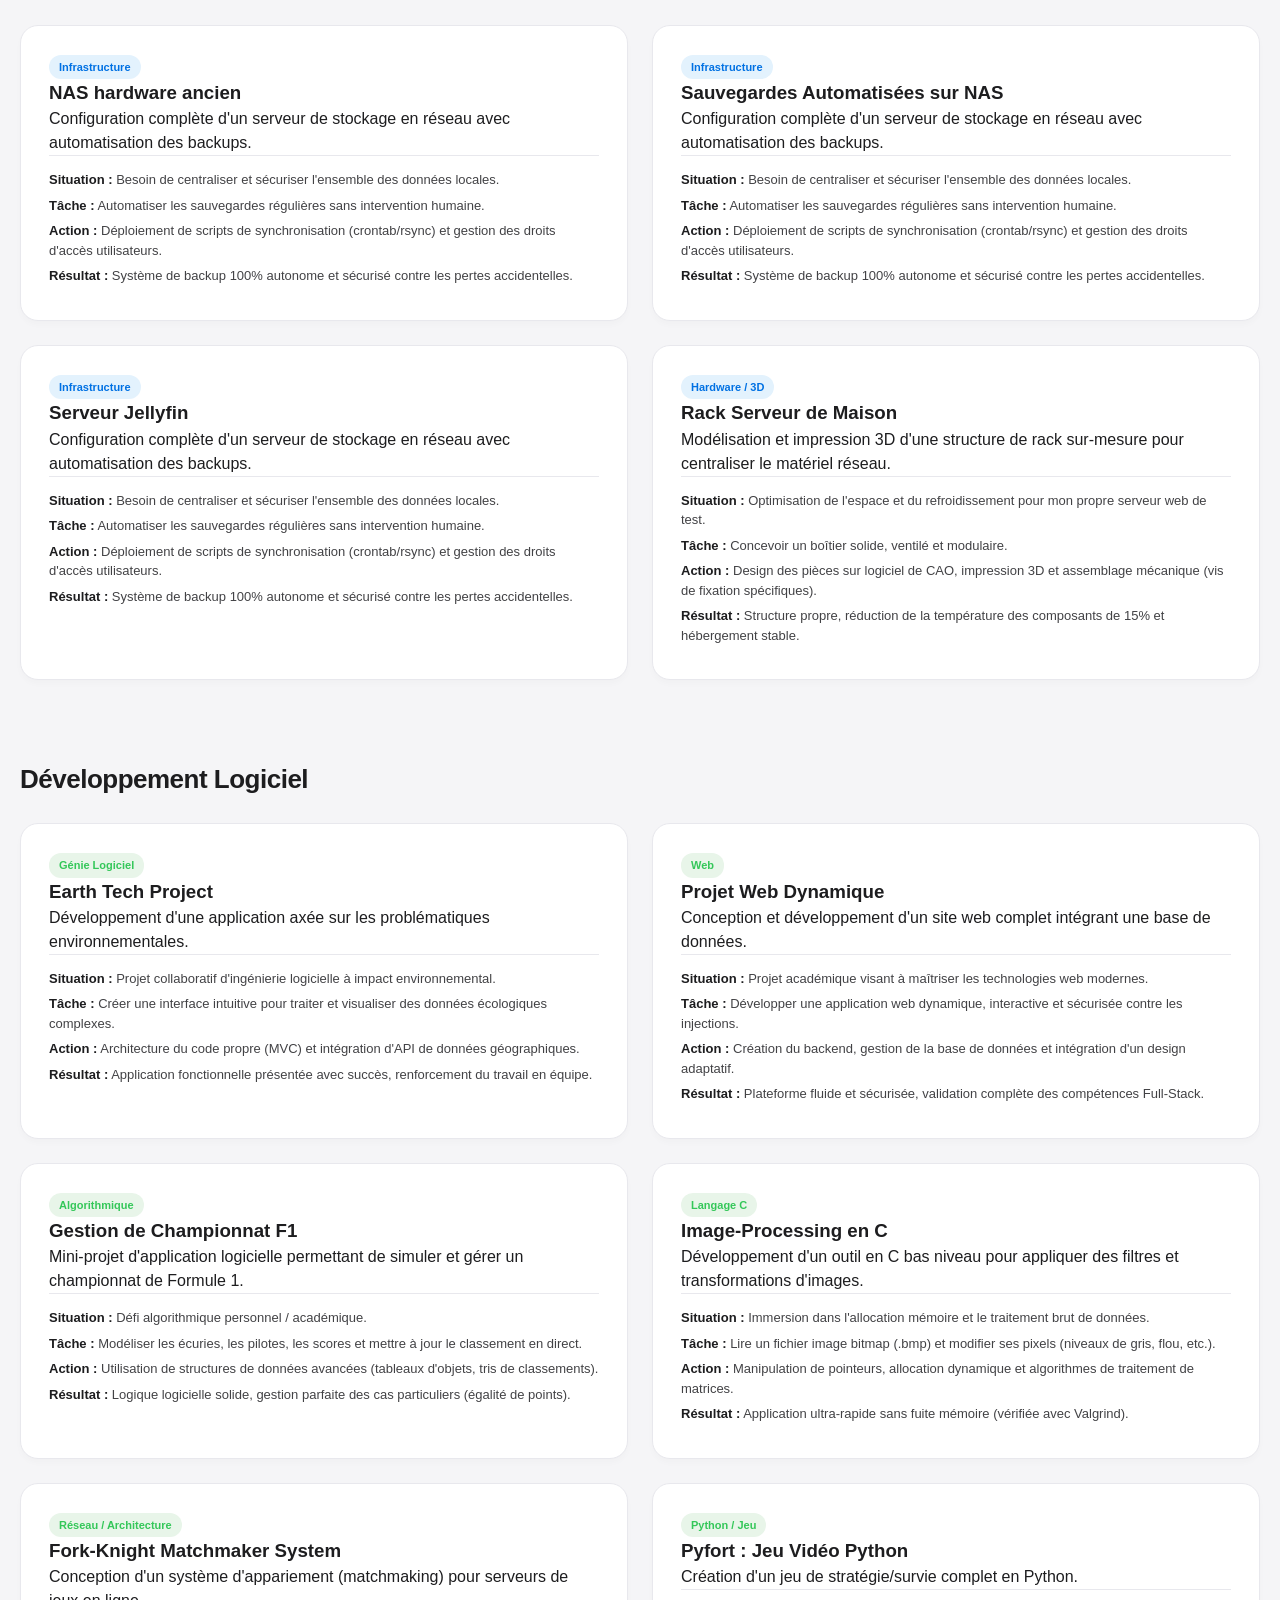
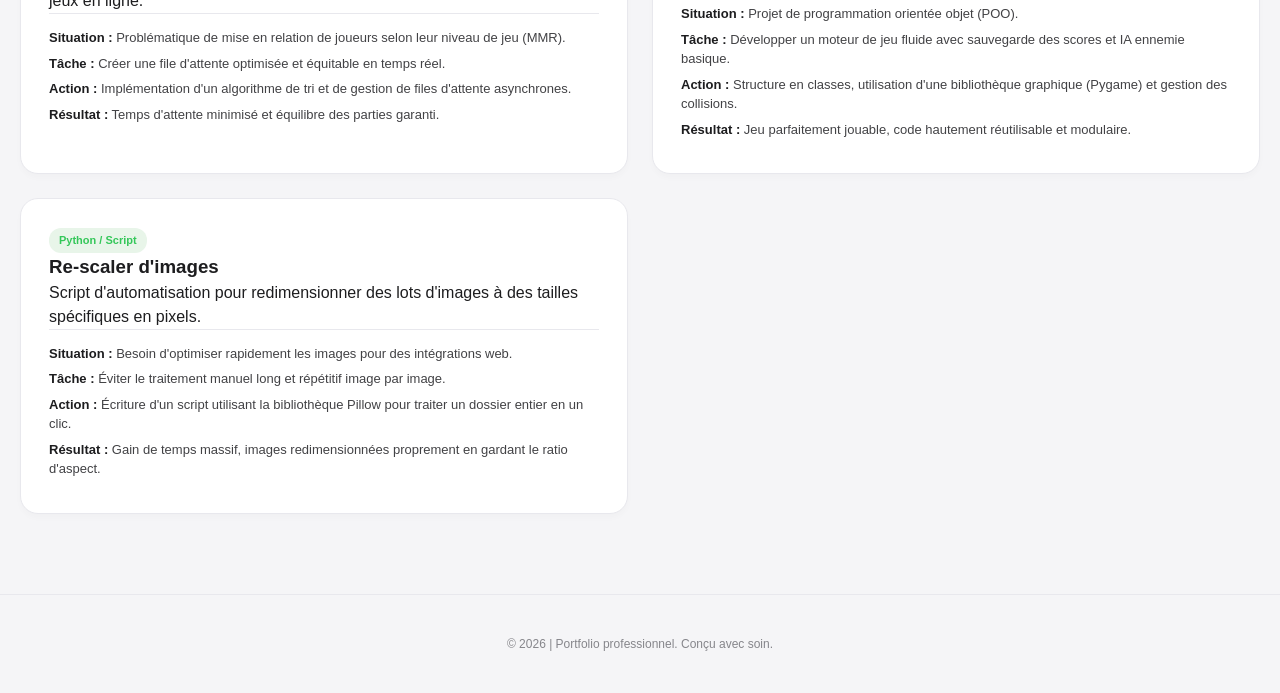
==== commit 565f7e26: "Changement de la case Neuro-SAS et ajout de la vidéo (et sa page STAR)" ====
--- a/index.html
+++ b/index.html
@@ -42,17 +42,35 @@
 
                 
 
-                <div class="project-card">
-                    <span class="badge badge-cyber">Cybersécurité / IA</span>
-                    <h3>NEURO-SAS : Anonymiseur de Documents Multi-Couches</h3>
-                    <p class="project-summary">Développement d'un outil de purge définitive des données sensibles (PDF/DOCX) avant soumission à des IA tierces, garantissant la conformité RGPD.</p>
-                    <div class="star-method">
-                        <p><strong>Situation :</strong> Risques majeurs de fuite de données et violation du Secret des Affaires lors de l'utilisation d'IA grand public (ChatGPT, etc.) en entreprise.</p>
-                        <p><strong>Tâche :</strong> Concevoir une application locale capable de détecter et neutraliser à 100% les données identifiables (textes et images) malgré les limites de compréhension contextuelle des IA.</p>
-                        <p><strong>Action :</strong> Création d'un moteur hybride (Regex + 3 couches d'IA locales via Ollama/Qwen) sous Streamlit, doublé d'un système de contrôle manuel (Human-in-the-loop) pour éditer le dictionnaire avant purge, et d'un mécanisme de blocage préventif des images.</p>
-                        <p><strong>Résultat :</strong> Core-système fonctionnel et étanche (zéro fuite via Git grâce au .gitignore). Validation technique du scan hybride et de l'export PDF sécurisé. Possibilité de modifier manuellement les éléments à banir.</p>
-                    </div>
-                </div>
+                <a href="./html/neurosas.html" class="project-card-link featured">
+                    <div class="project-card">
+                        <div class="project-header">
+                            <span class="badge badge-cyber">Cybersécurité / IA</span>
+                            <span class="read-more-btn">Découvrir le projet →</span>
+                        </div>
+                        
+                        <div class="project-body-layout">
+                            <div class="project-body-left">
+                                <h3>NEURO-SAS : Anonymiseur de Documents Multi-Couches</h3>
+                                <p class="project-story">
+                                    En entreprise, la tentation d'envoyer des documents <strong>confidentiels</strong> sur des IA grand public pour gagner du temps est omniprésente. Cela engendre pourtant des <strong>risques critiques</strong> de fuite de propriété intellectuelle et de non-conformité réglementaire (RGPD). Pour neutraliser cette faille humaine, j'ai pris l'initiative de concevoir un <strong>sas de sécurité local</strong>. <br><br>
+                                    En couplant des filtres Regex et trois couches d'IA souveraines s'exécutant à <strong>100% sur la machine</strong>, NEURO-SAS purge définitivement les données sensibles d'un document avant qu'elles ne quittent le réseau d'entreprise.
+                                </p>
+                            </div>
+                            
+                            <div class="project-visual-right">
+                                <video autoplay loop muted playsinline class="project-animation" id="video-neuro">
+                                    <source src="images/neuro-sas-preview.mp4" type="video/mp4">
+                                </video>
+
+                                <script>
+                                    // Force la vidéo à se lire 2,5 fois plus vite
+                                    document.getElementById('video-neuro').playbackRate = 2.5; 
+                                </script>
+                            </div>
+                        </div>
+                    </div>
+                </a>
                 <div class="project-card">
                     <span class="badge badge-cyber">Cybersécurité / Audit</span>
                     <h3>Audit de Sécurité Multi-Phases : Gestionnaire de Secrets</h3>
@@ -136,7 +154,7 @@
             <h2 class="category-title">Développement Logiciel</h2>
             <div class="projects-grid">
 
-                <div class="project-card">
+                <div class="project-card featured">
                     <span class="badge badge-dev">Génie Logiciel</span>
                     <h3>Earth Tech Project</h3>
                     <p class="project-summary">Développement d'une application axée sur les problématiques environnementales.</p>
--- a/css/style.css
+++ b/css/style.css
@@ -25,7 +25,7 @@
 }
 
 .container {
-    max-width: 1040px;
+    max-width: 1280px;
     margin: 0 auto;
     padding: 0 20px;
 }
@@ -119,7 +119,7 @@
 
 .projects-grid {
     display: grid;
-    grid-template-columns: repeat(auto-fill, minmax(320px, 1fr));
+    grid-template-columns: repeat(2, 1fr); /* Force une grille propre à 2 colonnes */
     gap: 24px;
 }
 
@@ -133,24 +133,67 @@
     transition: transform 0.3s ease, box-shadow 0.3s ease;
 }
 
-
-.project-card:hover {
-    transform: translateY(-4px);
-    box-shadow: 0 12px 20px rgba(0, 0, 0, 0.05);
-}
-
-.project-card h3 {
-    font-size: 20px;
-    font-weight: 600;
-    margin-top: 12px;
-    margin-bottom: 8px;
-    letter-spacing: -0.3px;
-}
-
-.project-summary {
-    font-size: 14px;
-    color: var(--text-muted);
-    margin-bottom: 18px;
+/* Le deuxième style : prend la place de 2 cartes */
+.project-card-link.featured {
+    grid-column: span 2;
+}
+
+.project-card-link.featured .project-card {
+    background: linear-gradient(145deg, var(--card-bg), rgba(0, 113, 227, 0.01));
+    border: 1px solid rgba(0, 113, 227, 0.15);
+    padding: 56px; /* Espace interne géant style Apple Store Card */
+    margin-bottom: 20px; /* Isole visuellement la carte du reste de la grille */
+    min-height: 420px; /* Donne une vraie carrure à la case */
+}
+
+/* Organisation interne asymétrique */
+.project-body-layout {
+    display: grid;
+    grid-template-columns: 1.2fr 0.8fr; /* La colonne de gauche est plus large */
+    gap: 48px; /* Énorme espace entre le texte et l'image */
+    margin-top: 24px;
+    align-items: center;
+}
+
+.project-body-left h3 {
+    font-size: 28px; /* Titre massif */
+    font-weight: 700;
+    letter-spacing: -0.8px;
+    margin-top: 0 !important;
+    margin-bottom: 20px !important;
+    line-height: 1.2;
+}
+
+.project-story {
+    font-size: 15px;
+    color: #515154;
+    line-height: 1.7; /* Interlignage aéré style Apple Editorial */
+}
+
+/* Zone de l'image animée */
+.project-visual-right {
+    display: flex;
+    justify-content: center;
+    align-items: center;
+    width: 100%;
+}
+
+.project-animation {
+    width: 100%;
+    max-height: 320px; /* L'affichage de ton interface prend plus de place */
+    object-fit: cubic-bezier(0.25, 1, 0.5, 1);
+    border-radius: 14px;
+    border: 1px solid var(--border-color);
+    box-shadow: 0 12px 36px rgba(0, 0, 0, 0.06); /* Ombre plus diffuse et haut de gamme */
+    background-color: #f5f5f7;
+}
+
+.project-body-layout {
+    display: grid;
+    grid-template-columns: 1.2fr 0.8fr;
+    gap: 48px;
+    margin-top: 32px; /* Plus d'espace sous le header de la carte */
+    align-items: center;
 }
 
 /* --- Méthode STAR stylisée --- */
@@ -198,6 +241,13 @@
     .hero-title { font-size: 28px; }
     .hero-description { font-size: 16px; }
     .projects-grid { grid-template-columns: 1fr; }
+    .project-card-link.featured { grid-column: span 1; }
+    
+    /* Bascule le layout interne en une seule colonne sur mobile */
+    .project-body-layout {
+        grid-template-columns: 1fr;
+        gap: 24px;
+    }
 }
 
 .nav-logo {
@@ -214,4 +264,43 @@
     margin-left: 10px;    
     vertical-align: -2px; 
     letter-spacing: 0.5px; 
+}
+
+/* --- Styles pour les cartes cliquables (Storytelling) --- */
+.project-card-link {
+    text-decoration: none;
+    color: inherit;
+    display: block;
+}
+
+.project-header {
+    display: flex;
+    justify-content: space-between;
+    align-items: center;
+}
+
+.read-more-btn {
+    font-size: 12px;
+    font-weight: 500;
+    color: var(--accent-color);
+    opacity: 0;
+    transition: opacity 0.3s ease, transform 0.3s ease;
+    transform: translateX(-5px);
+}
+
+/* Animation : quand on survole la carte, le bouton Apple apparaît et glisse */
+.project-card:hover .read-more-btn {
+    opacity: 1;
+    transform: translateX(0);
+}
+
+.project-story {
+    font-size: 14px;
+    color: #424245;
+    margin-top: 14px;
+    line-height: 1.6;
+}
+
+.project-story strong {
+    color: var(--text-color);
 }
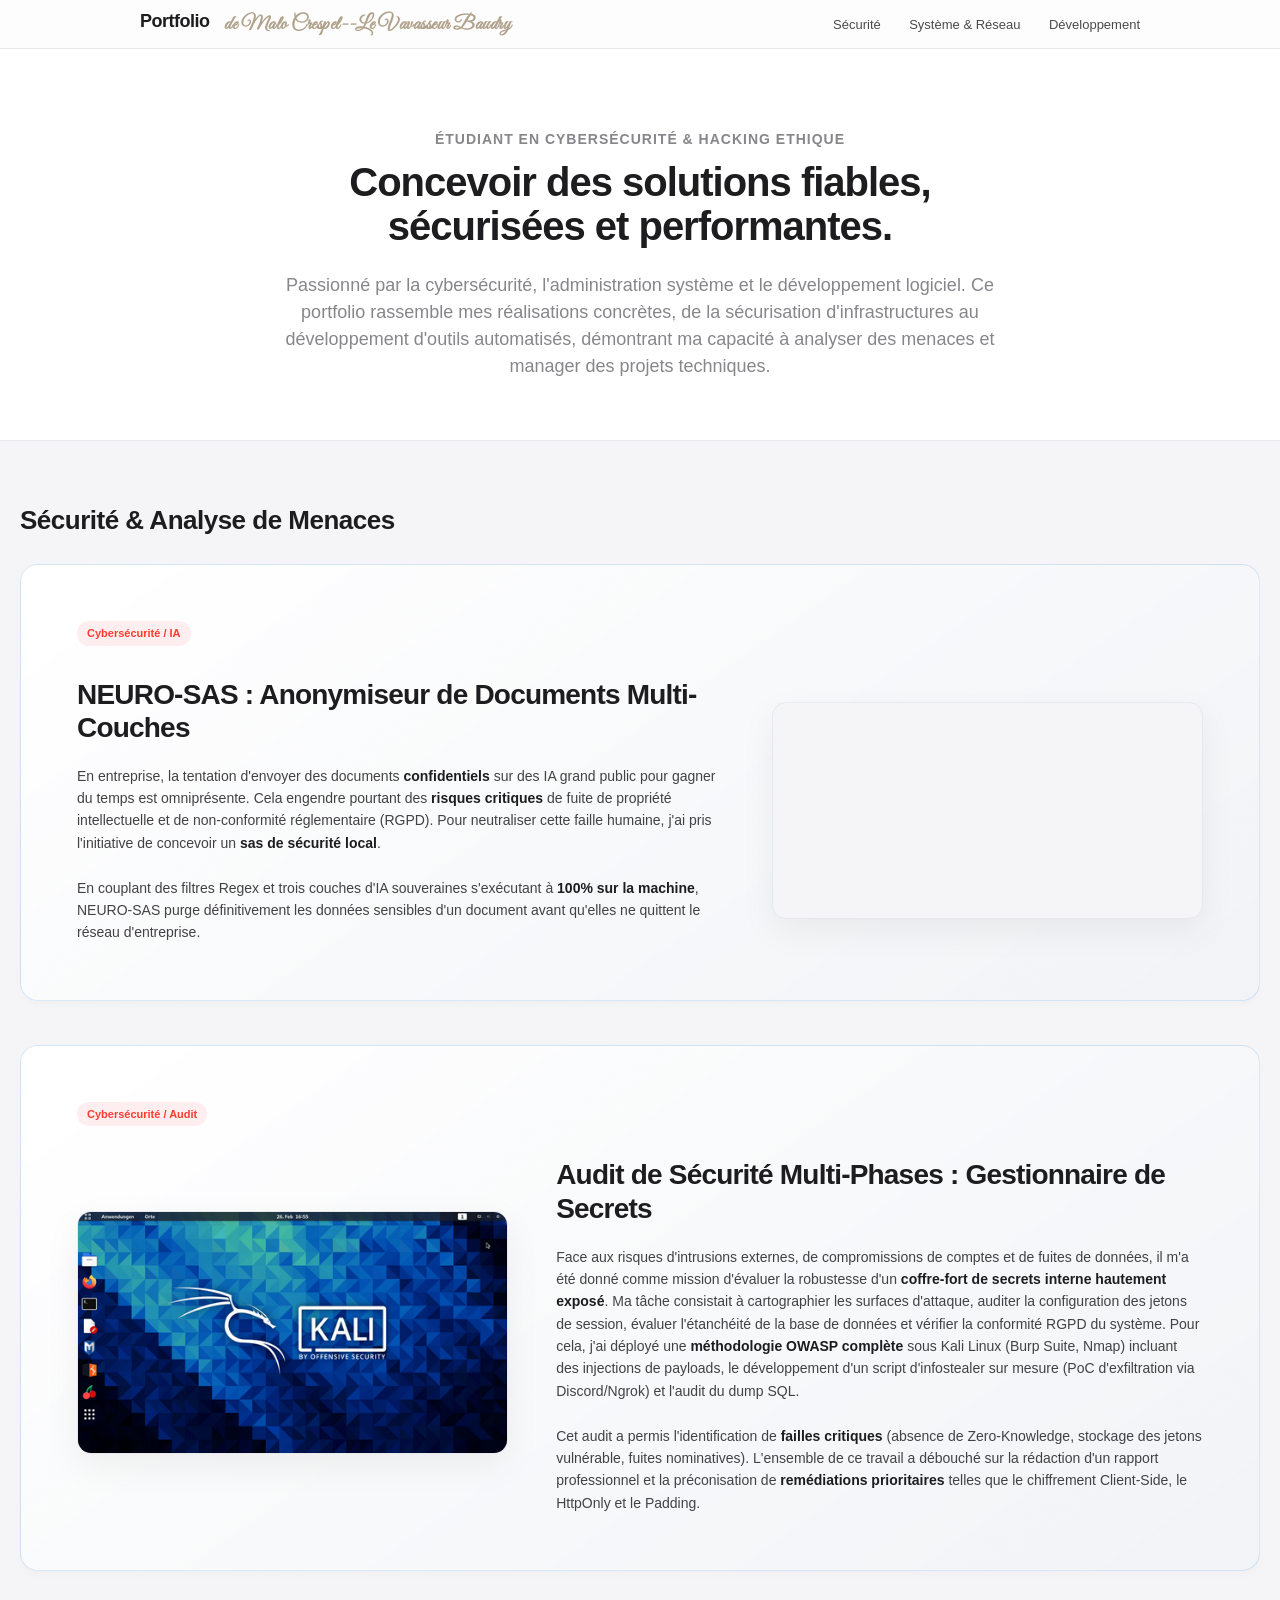
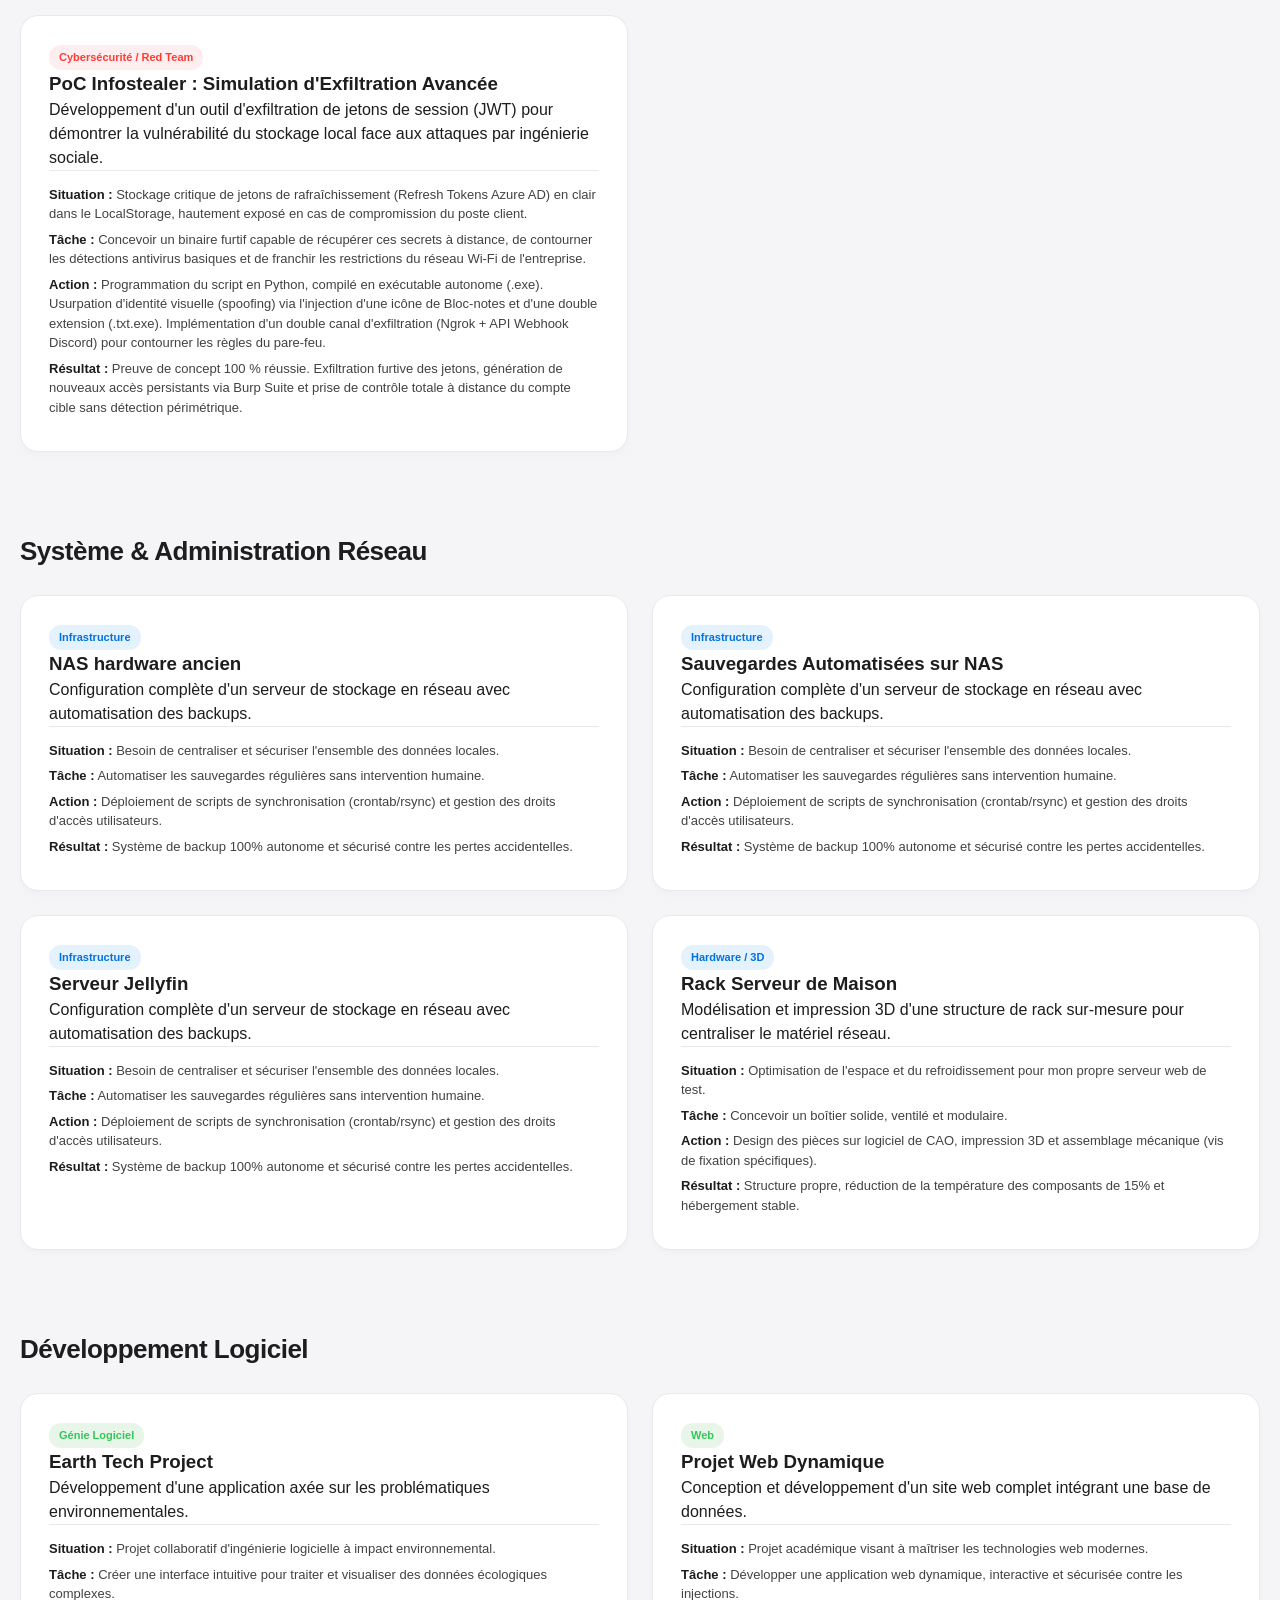
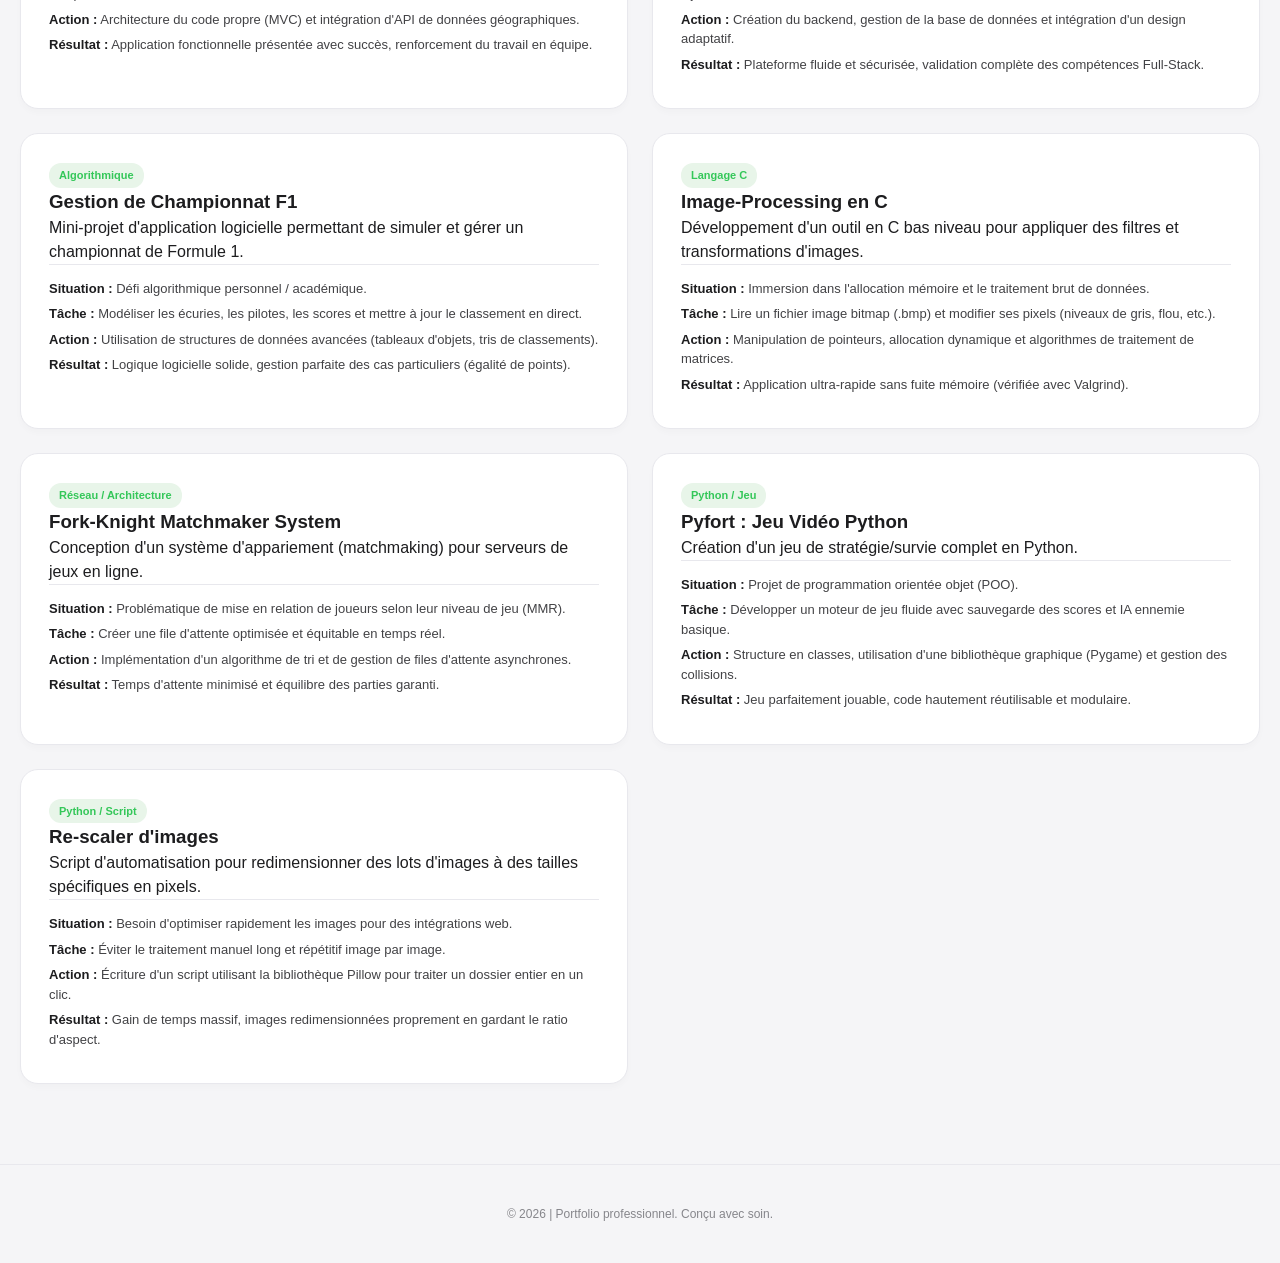
==== commit c30cad30: "Section Audit ajouté" ====
--- a/index.html
+++ b/index.html
@@ -71,17 +71,28 @@
                         </div>
                     </div>
                 </a>
-                <div class="project-card">
-                    <span class="badge badge-cyber">Cybersécurité / Audit</span>
-                    <h3>Audit de Sécurité Multi-Phases : Gestionnaire de Secrets</h3>
-                    <p class="project-summary">Réalisation d'un audit de sécurité complet (Boîte Noire, Grise et Blanche) sur une application critique de gestion de mots de passe d'entreprise, combinant tests d'intrusion et analyse de base de données.</p>
-                    <div class="star-method">
-                        <p><strong>Situation :</strong> Nécessité d'évaluer la robustesse d'un coffre-fort de secrets interne hautement exposé face aux risques d'intrusions externes, de compromissions de comptes et de fuites de données.</p>
-                        <p><strong>Tâche :</strong> Cartographier les surfaces d'attaque, auditer la configuration des jetons de session (JWT), évaluer l'étanchéité de la base de données et vérifier la conformité RGPD du système.</p>
-                        <p><strong>Action :</strong> Déploiement d'une méthodologie OWASP complète sous Kali Linux (Burp Suite, Nmap) : injection de payloads, développement d'un script d'infostealer sur mesure (POC d'exfiltration via canaux Discord/Ngrok) et audit du dump SQL (White Box).</p>
-                        <p><strong>Résultat :</strong> Identification de failles critiques (absence de Zero-Knowledge, stockage des jetons vulnérable, fuites nominatives). Rédaction d'un rapport professionnel et préconisation de remédiations prioritaires (chiffrement Client-Side, HttpOnly, Padding).</p>
-                    </div>
-                </div>
+                <a href="./html/audit.html" class="project-card-link featured inverse">
+                    <div class="project-card">
+                        <div class="project-header">
+                            <span class="badge badge-cyber">Cybersécurité / Audit</span>
+                            <span class="read-more-btn">Découvrir l'audit →</span>
+                        </div>
+                        
+                        <div class="project-body-layout">
+                            <div class="project-visual-left">
+                                <img src="images/kali.png" alt="Rapport d'audit et mapping de vulnérabilités" class="project-animation">
+                            </div>
+
+                            <div class="project-body-left">
+                                <h3>Audit de Sécurité Multi-Phases : Gestionnaire de Secrets</h3>
+                                <p class="project-story">
+                                    Face aux risques d'intrusions externes, de compromissions de comptes et de fuites de données, il m'a été donné comme mission d'évaluer la robustesse d'un <strong>coffre-fort de secrets interne hautement exposé</strong>. Ma tâche consistait à cartographier les surfaces d'attaque, auditer la configuration des jetons de session, évaluer l'étanchéité de la base de données et vérifier la conformité RGPD du système. Pour cela, j'ai déployé une <strong>méthodologie OWASP complète</strong> sous Kali Linux (Burp Suite, Nmap) incluant des injections de payloads, le développement d'un script d'infostealer sur mesure (PoC d'exfiltration via Discord/Ngrok) et l'audit du dump SQL. <br><br>
+                                    Cet audit a permis l'identification de <strong>failles critiques</strong> (absence de Zero-Knowledge, stockage des jetons vulnérable, fuites nominatives). L'ensemble de ce travail a débouché sur la rédaction d'un rapport professionnel et la préconisation de <strong>remédiations prioritaires</strong> telles que le chiffrement Client-Side, le HttpOnly et le Padding.
+                                </p>
+                            </div>
+                        </div>
+                    </div>
+                </a>
                 <div class="project-card">
                     <span class="badge badge-cyber">Cybersécurité / Red Team</span>
                     <h3>PoC Infostealer : Simulation d'Exfiltration Avancée</h3>
--- a/css/style.css
+++ b/css/style.css
@@ -303,4 +303,68 @@
 
 .project-story strong {
     color: var(--text-color);
+}
+
+
+/* --- Flexibilité des layouts (Image à gauche / Texte à droite) --- */
+
+/* Quand la carte a la classe .inverse, on inverse l'ordre des colonnes de la grille */
+.project-card-link.featured.inverse .project-body-layout {
+    grid-template-columns: 0.8fr 1.2fr; /* L'image prend 0.8 et le texte prend 1.2 à droite */
+}
+
+/* On change l'ordre d'affichage visuel des colonnes */
+.project-card-link.featured.inverse .project-visual-left {
+    grid-column: 1; /* Force l'image dans la première colonne (gauche) */
+}
+
+.project-card-link.featured.inverse .project-body-left {
+    grid-column: 2; /* Force le texte dans la deuxième colonne (droite) */
+}
+
+/* --- Structure de l'histoire (Listes minimalistes sous forme de grille) --- */
+.project-story-grid {
+    display: flex;
+    flex-direction: column;
+    gap: 16px;
+    margin-top: 20px;
+}
+
+.story-item {
+    display: flex;
+    align-items: flex-start;
+    gap: 12px;
+}
+
+.story-icon {
+    font-size: 16px;
+    margin-top: 2px;
+}
+
+.story-item p {
+    font-size: 14.5px;
+    color: #424245;
+    line-height: 1.6;
+    margin: 0 !important;
+}
+
+.story-item strong {
+    color: var(--text-color);
+    font-weight: 600;
+}
+
+/* --- Ajustement du responsive mobile pour l'inversion --- */
+@media (max-width: 768px) {
+    .project-card-link.featured.inverse .project-body-layout {
+        grid-template-columns: 1fr !important; /* Repasse sur une colonne sur mobile */
+    }
+    
+    .project-card-link.featured.inverse .project-body-left {
+        grid-column: 1; /* Remet le texte en premier sur mobile */
+    }
+    
+    .project-card-link.featured.inverse .project-visual-left {
+        grid-column: 1;
+        grid-row: 2; /* Glisse l'image sous le texte sur mobile pour l'ergonomie */
+    }
 }
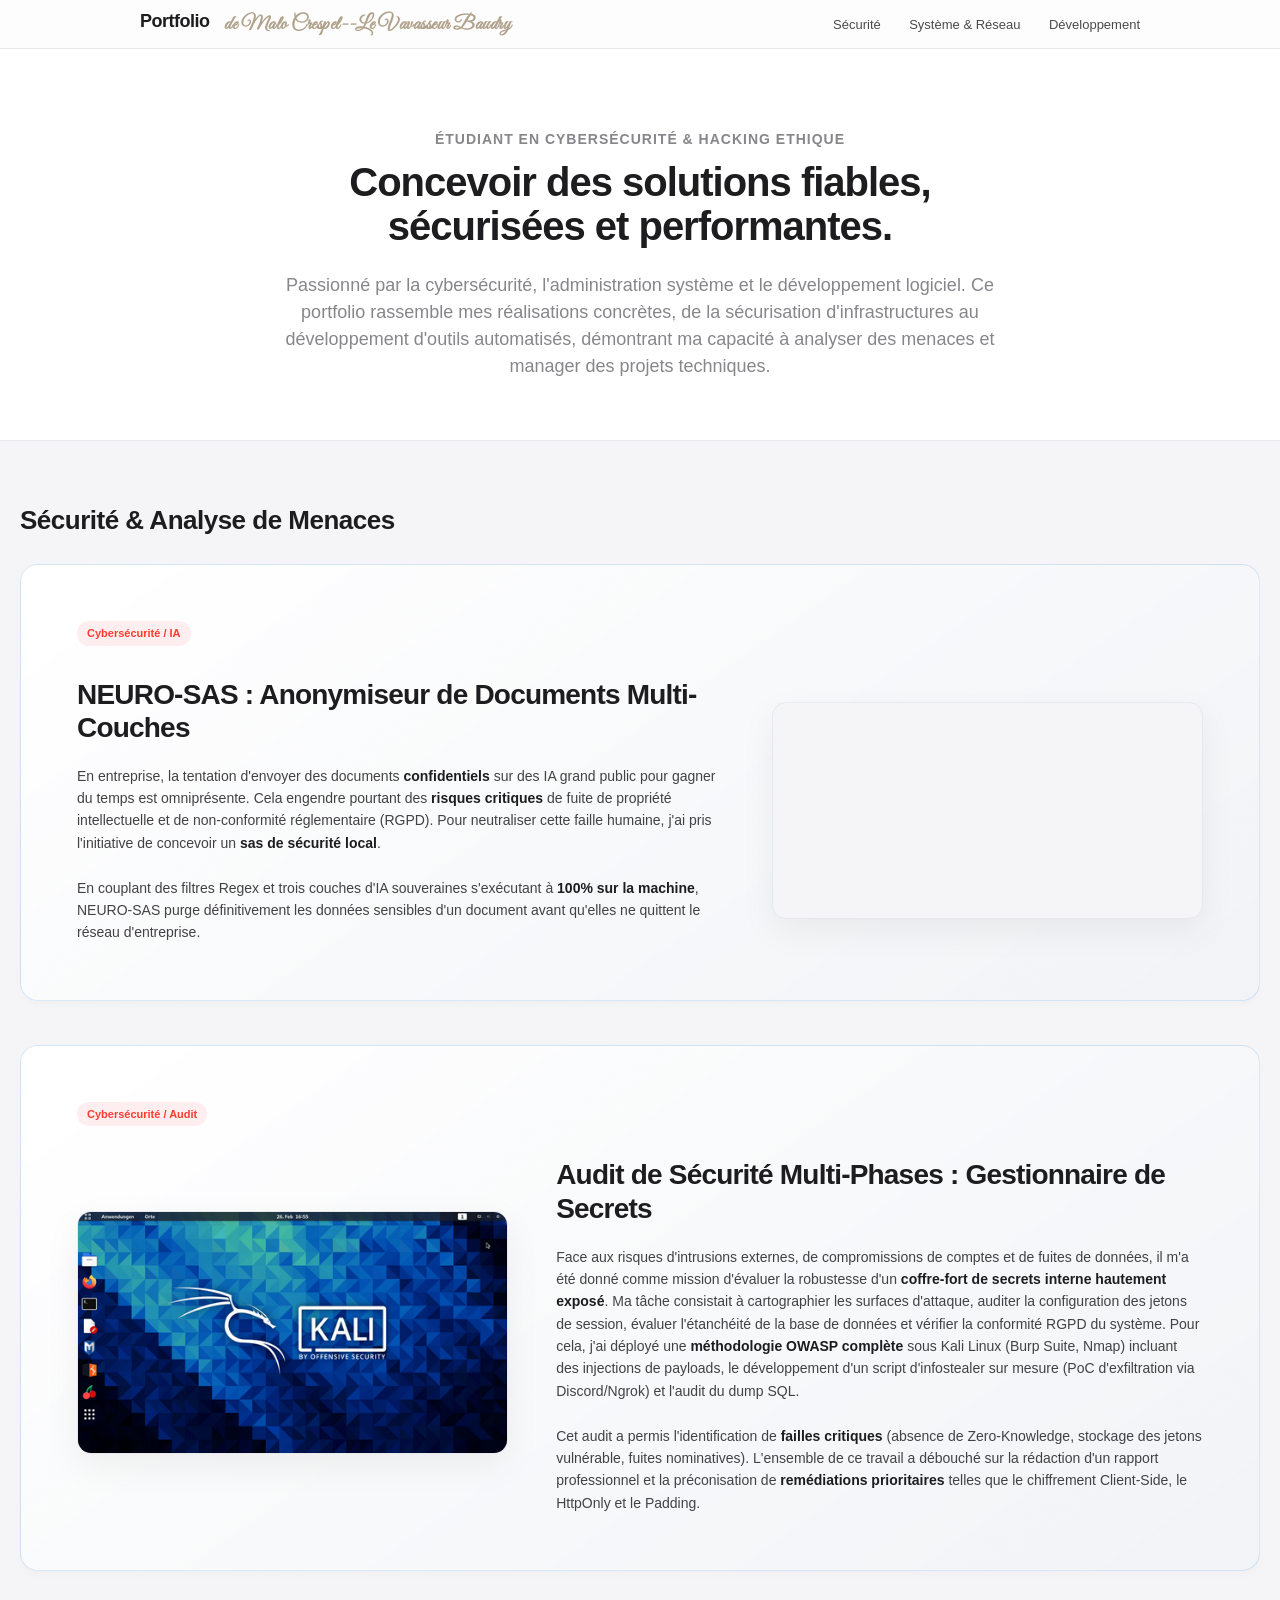
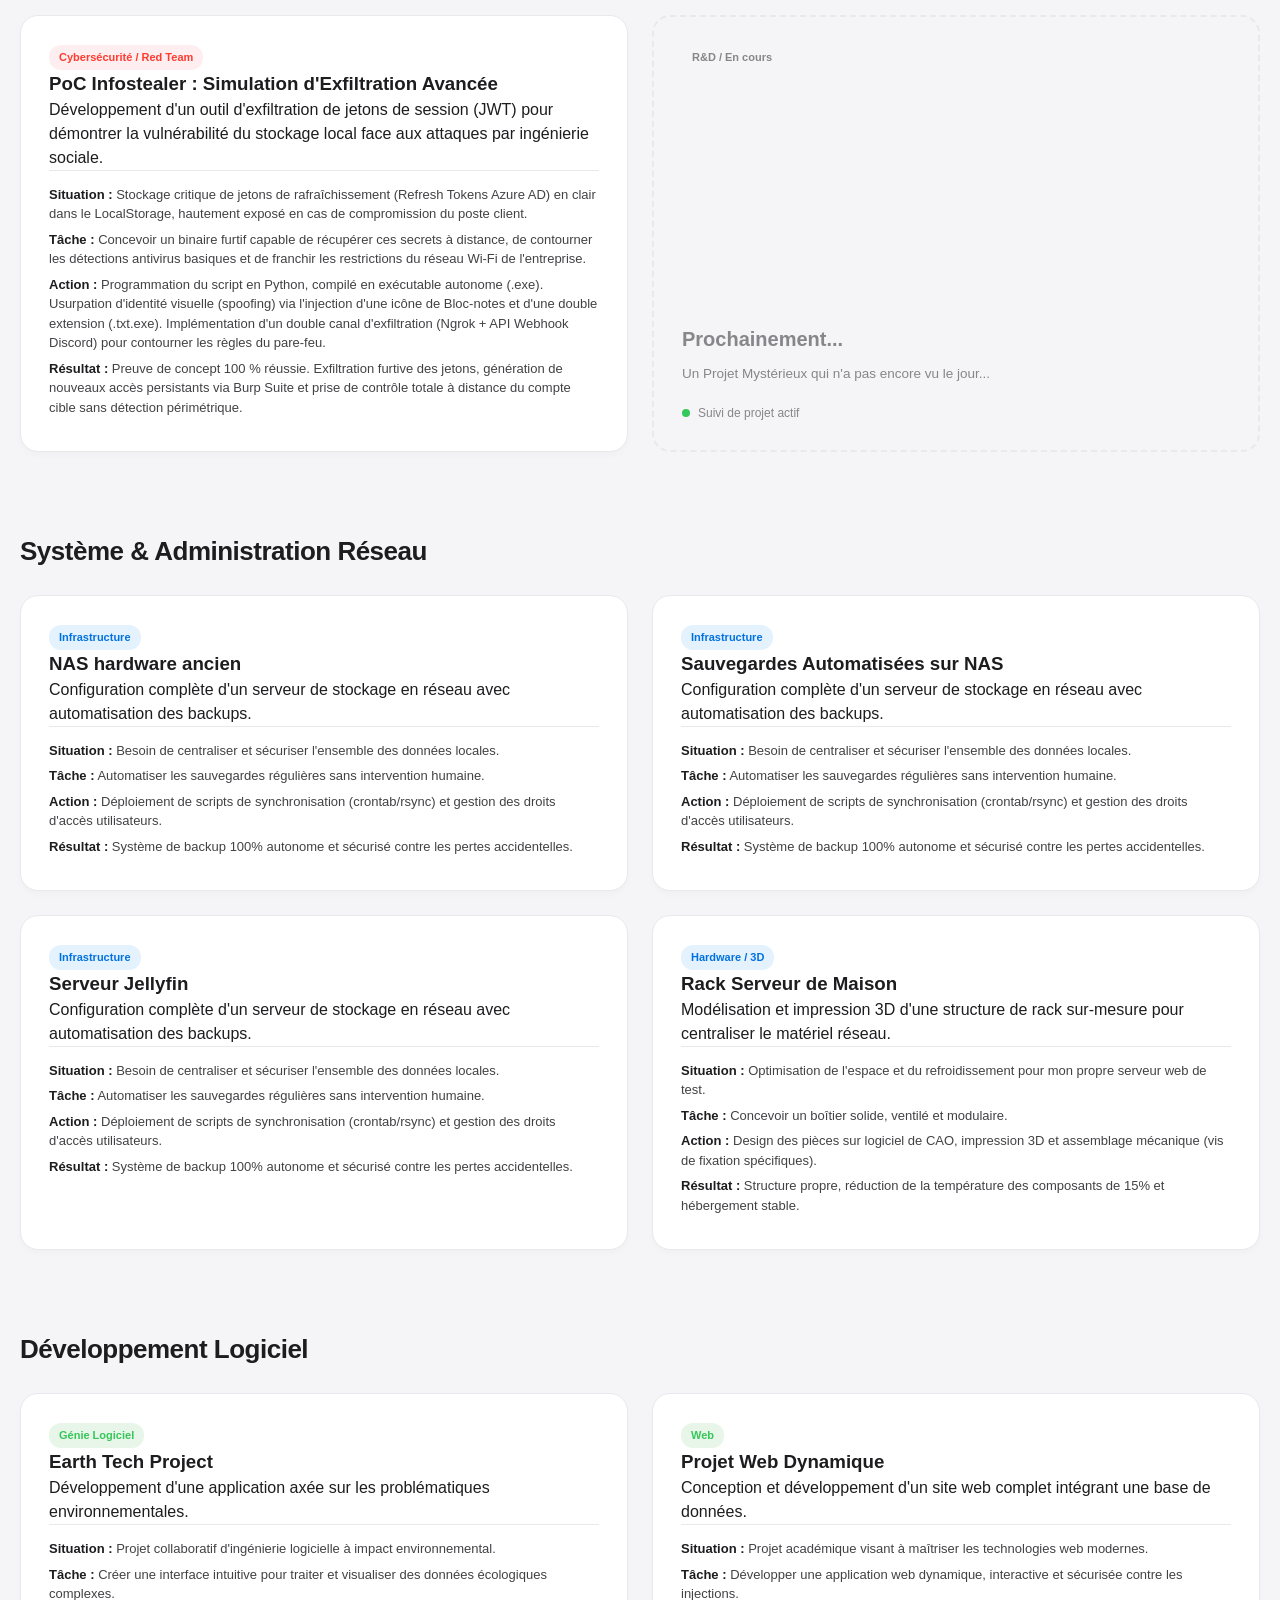
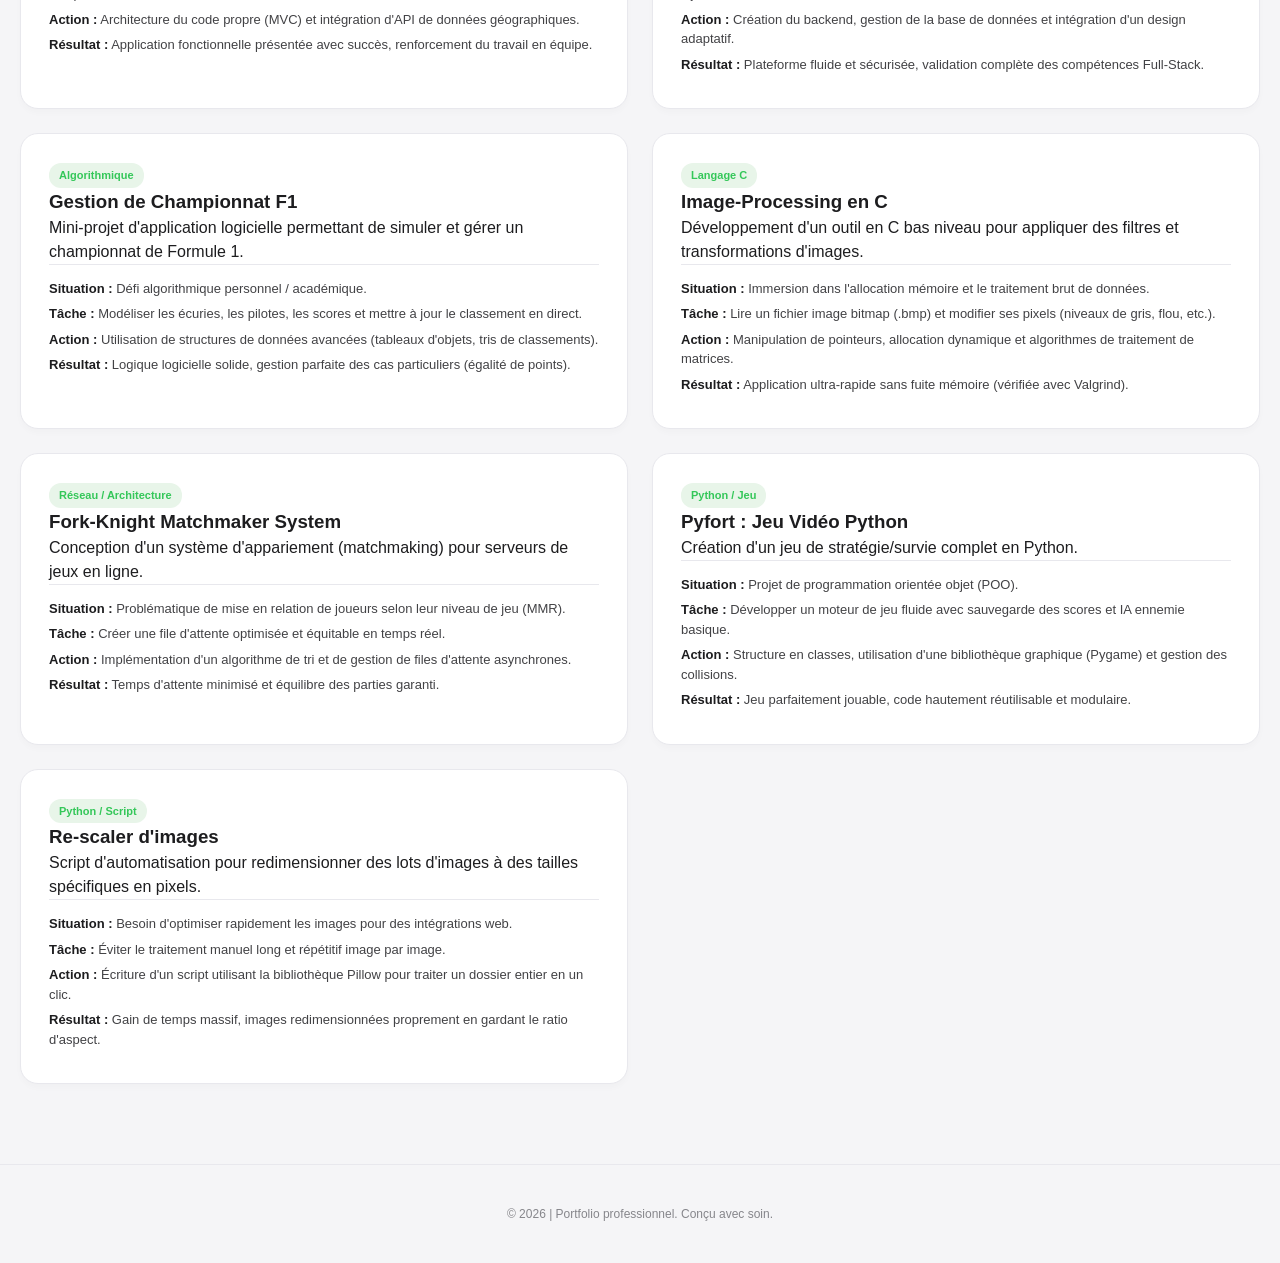
==== commit adbf59f2: "Carte Prochainement..." ====
--- a/index.html
+++ b/index.html
@@ -104,6 +104,18 @@
                         <p><strong>Résultat :</strong> Preuve de concept 100 % réussie. Exfiltration furtive des jetons, génération de nouveaux accès persistants via Burp Suite et prise de contrôle totale à distance du compte cible sans détection périmétrique.</p>
                     </div>
                 </div>
+                <div class="project-card lab-card">
+                    <div class="project-header">
+                        <span class="badge badge-cyber" style="background-color: #f5f5f7; color: #86868b;">R&D / En cours</span>
+                    </div>
+                    <div class="lab-content">
+                        <h3>Prochainement...</h3>
+                        <p>Un Projet Mystérieux qui n'a pas encore vu le jour...</p>
+                        <div class="pulsing-dot-container">
+                            <span class="pulsing-dot"></span> Suivi de projet actif
+                        </div>
+                    </div>
+                </div>
 
             </div>
         </section>
--- a/css/style.css
+++ b/css/style.css
@@ -367,4 +367,48 @@
         grid-column: 1;
         grid-row: 2; /* Glisse l'image sous le texte sur mobile pour l'ergonomie */
     }
+}
+
+
+.lab-card {
+    background: transparent !important;
+    border: 2px dashed var(--border-color) !important;
+    box-shadow: none !important;
+    display: flex;
+    flex-direction: column;
+    justify-content: space-between;
+}
+.lab-content h3 {
+    font-size: 20px;
+    font-weight: 600;
+    color: var(--text-muted);
+    margin-top: 14px;
+    margin-bottom: 10px;
+}
+.lab-content p {
+    font-size: 13.5px;
+    color: var(--text-muted);
+    line-height: 1.5;
+}
+.pulsing-dot-container {
+    font-size: 12px;
+    color: var(--text-muted);
+    display: flex;
+    align-items: center;
+    gap: 8px;
+    margin-top: 20px;
+}
+.pulsing-dot {
+    width: 8px;
+    height: 8px;
+    background-color: #34c759;
+    border-radius: 50%;
+    display: inline-block;
+    box-shadow: 0 0 0 0 rgba(52, 199, 89, 0.4);
+    animation: pulse 2s infinite;
+}
+@keyframes pulse {
+    0% { transform: scale(0.95); box-shadow: 0 0 0 0 rgba(52, 199, 89, 0.7); }
+    70% { transform: scale(1); box-shadow: 0 0 0 6px rgba(52, 199, 89, 0); }
+    100% { transform: scale(0.95); box-shadow: 0 0 0 0 rgba(52, 199, 89, 0); }
 }
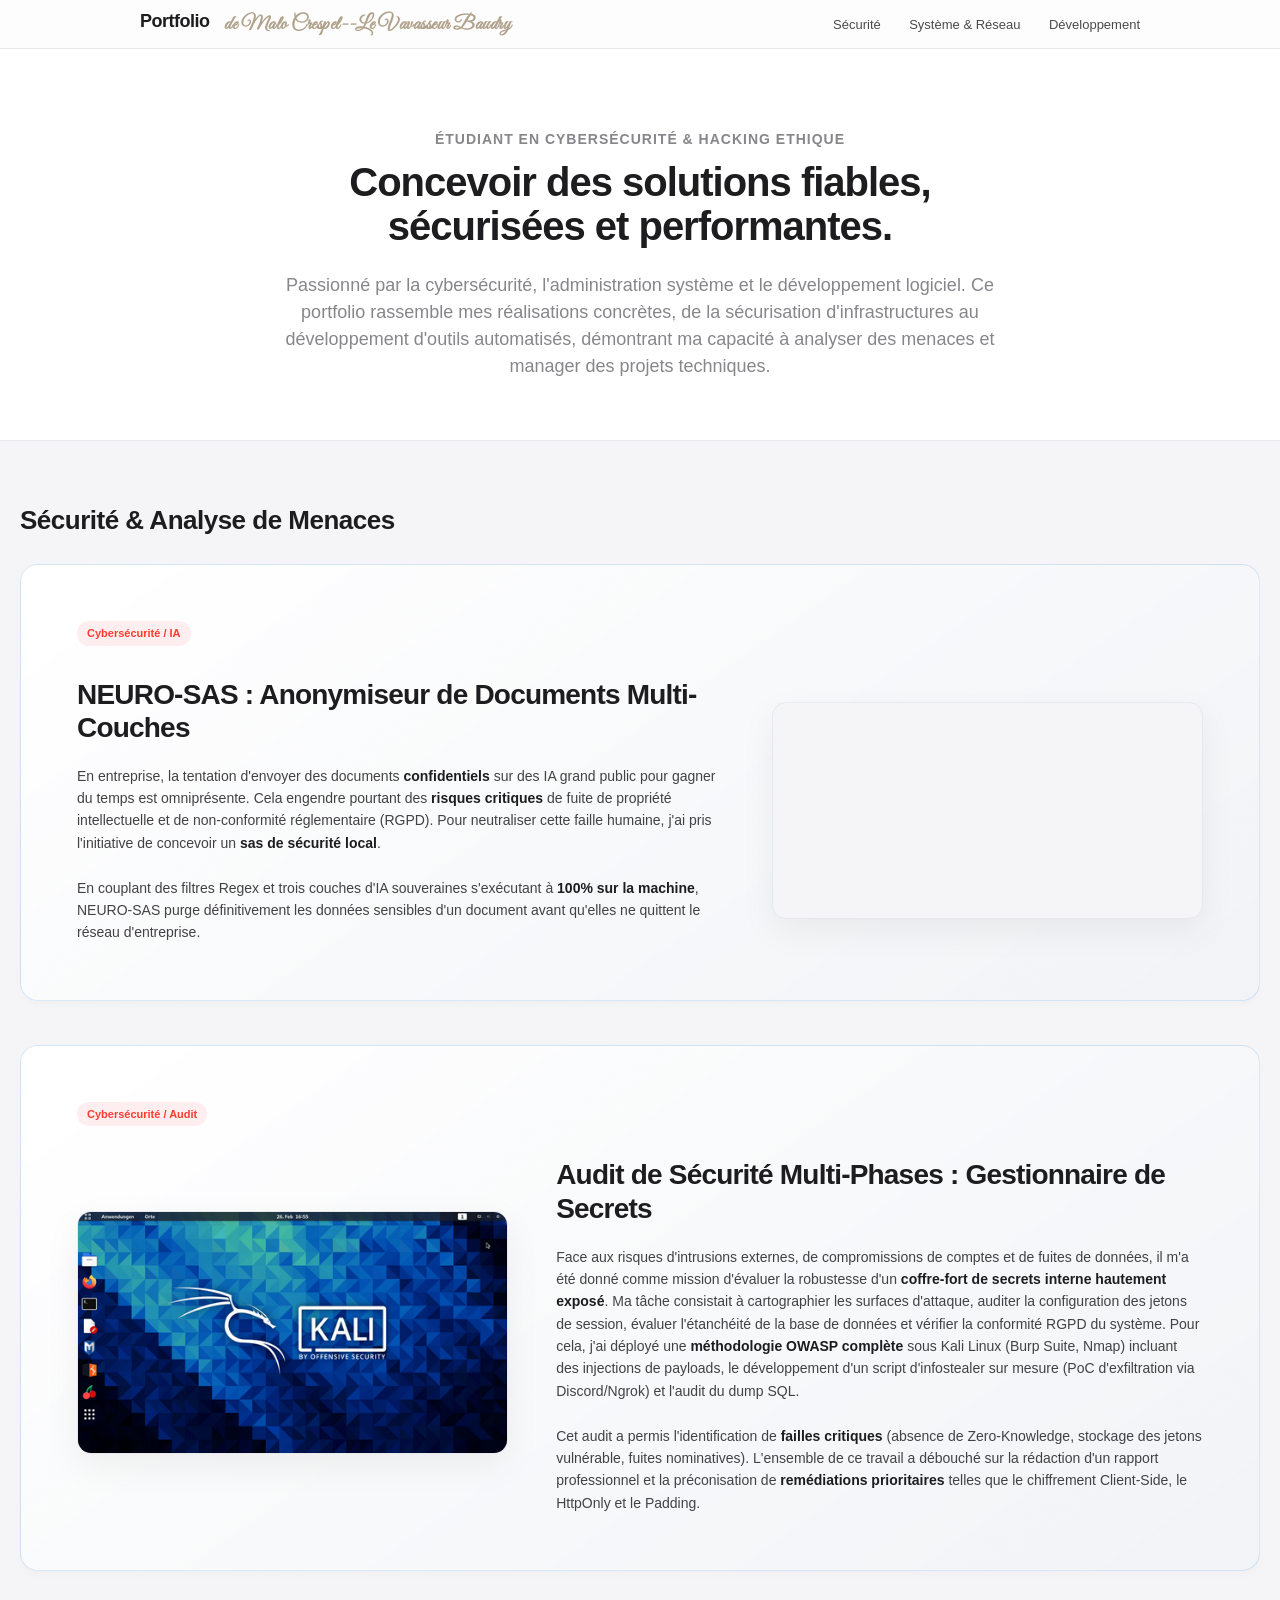
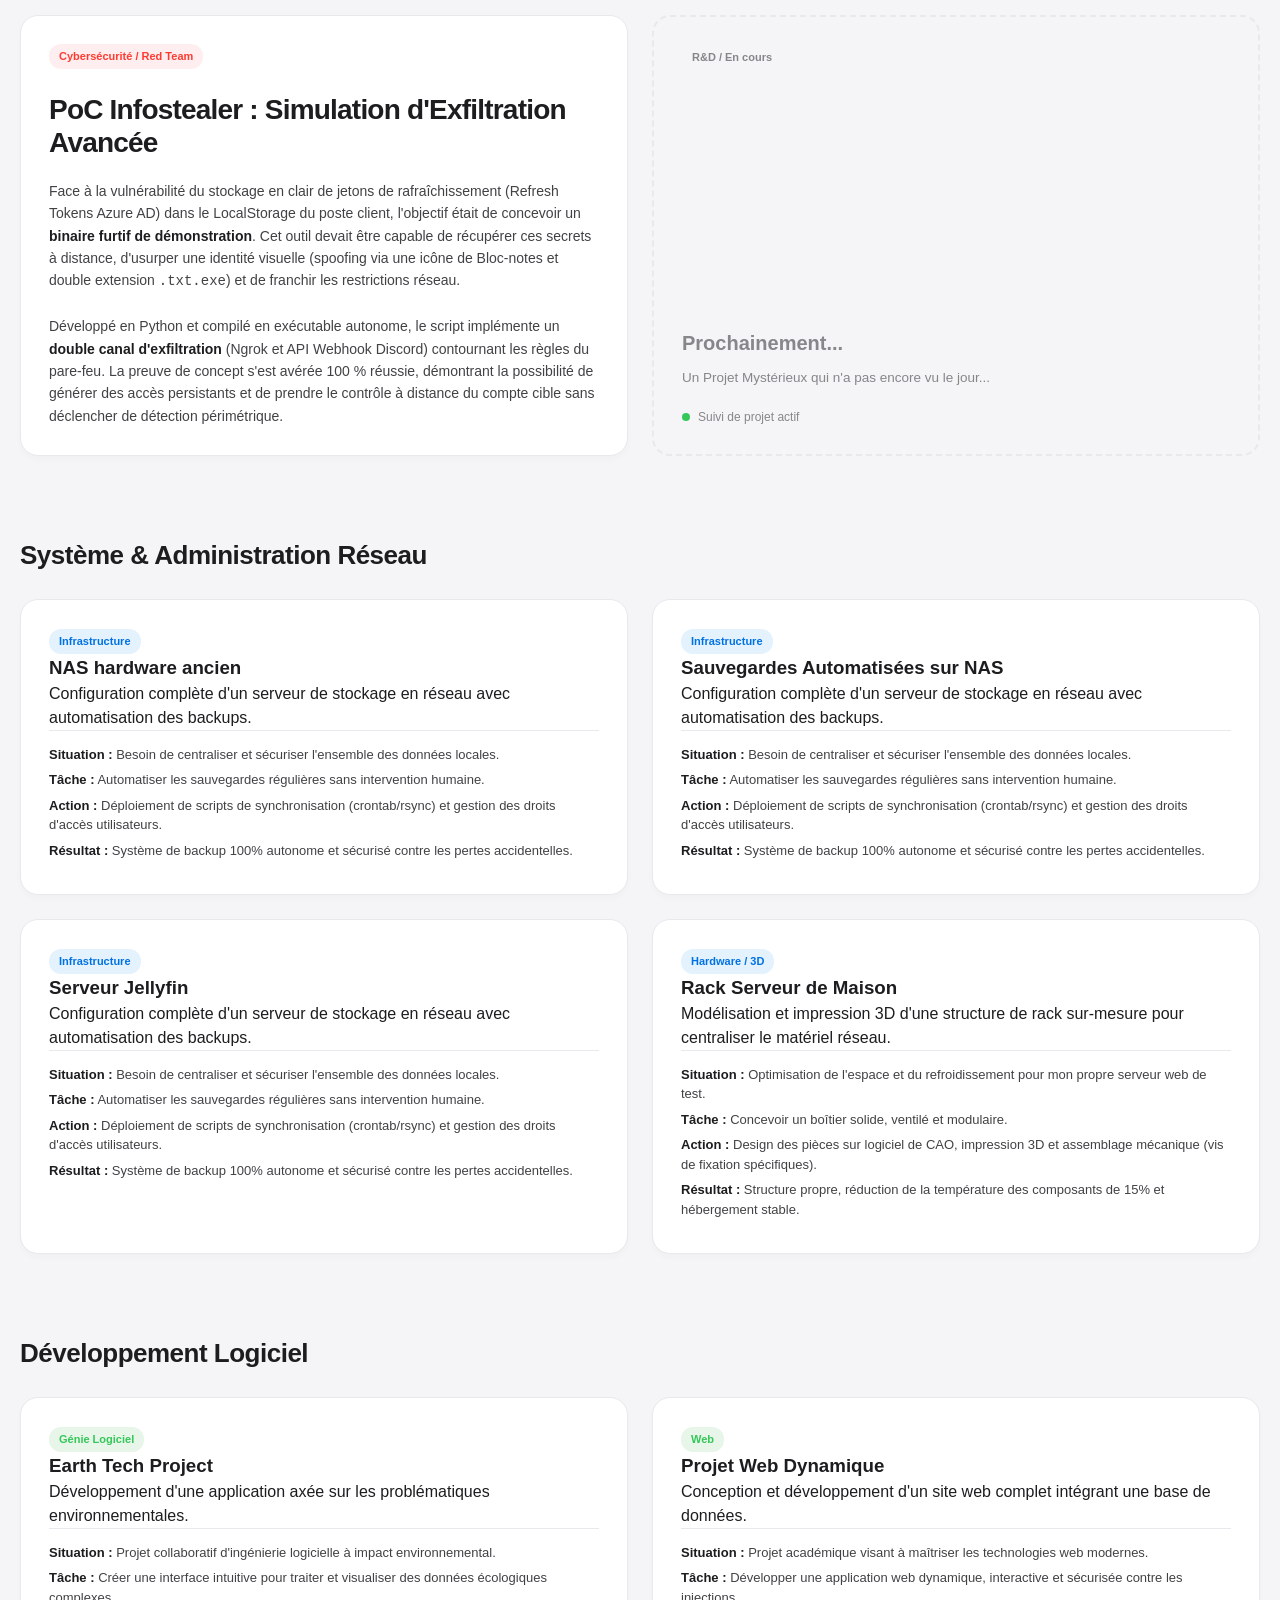
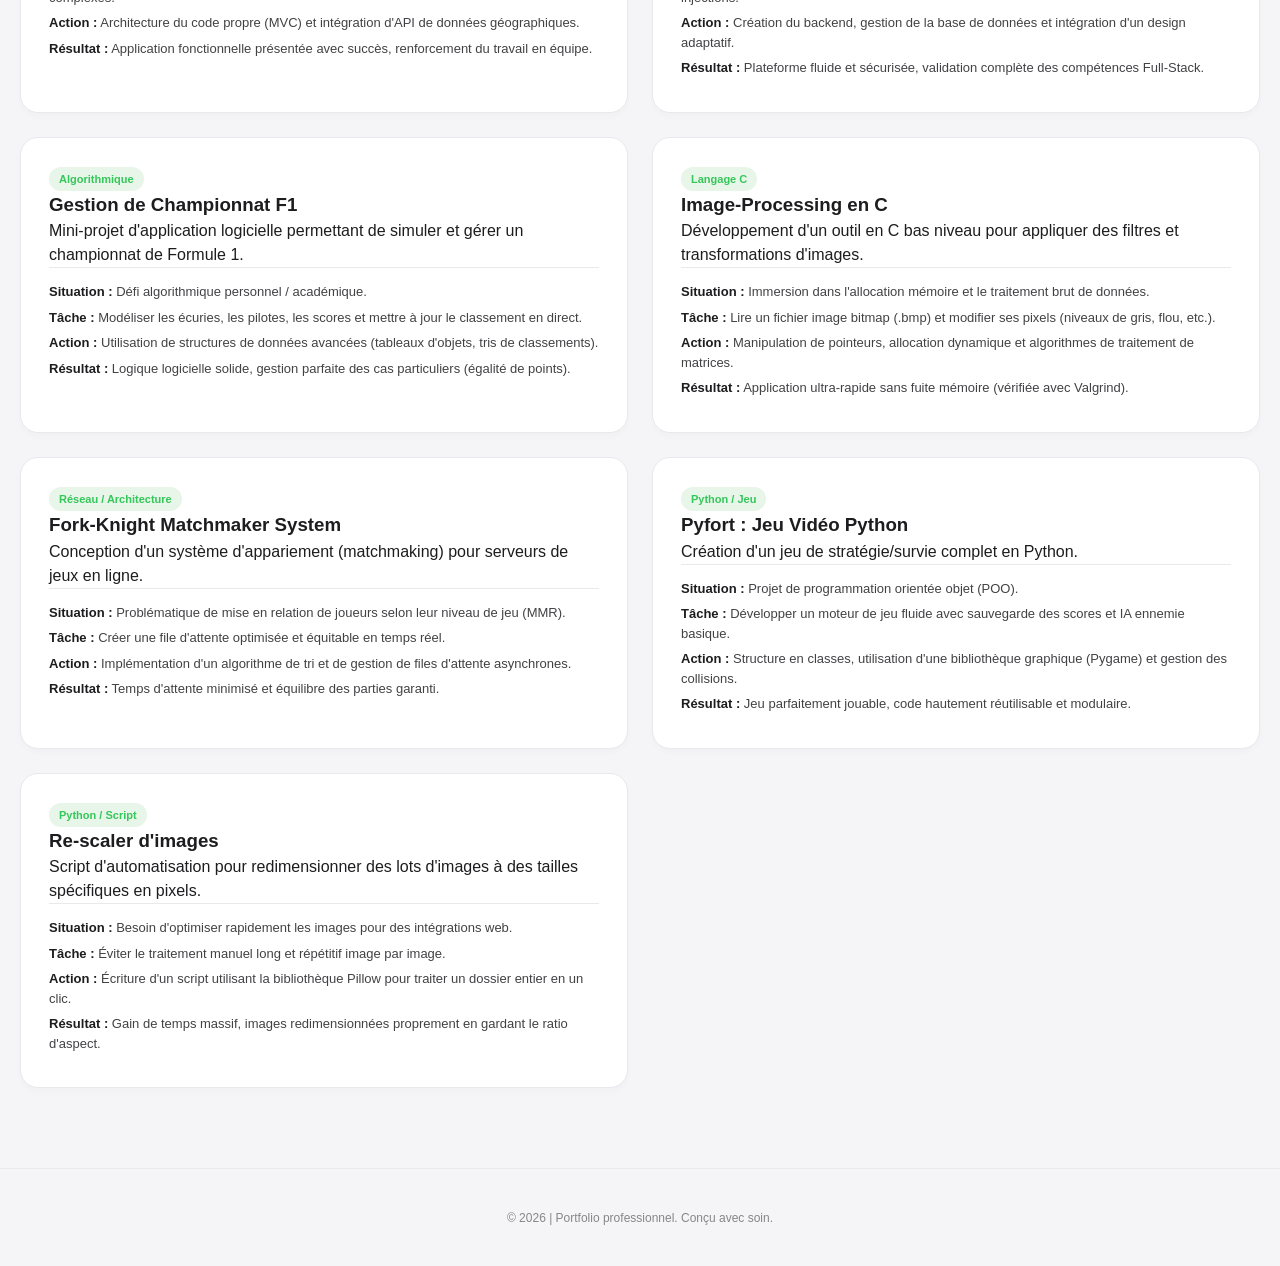
==== commit e0c076ad: "Ajout de la feuille css pour les projets" ====
--- a/index.html
+++ b/index.html
@@ -93,17 +93,22 @@
                         </div>
                     </div>
                 </a>
-                <div class="project-card">
-                    <span class="badge badge-cyber">Cybersécurité / Red Team</span>
-                    <h3>PoC Infostealer : Simulation d'Exfiltration Avancée</h3>
-                    <p class="project-summary">Développement d'un outil d'exfiltration de jetons de session (JWT) pour démontrer la vulnérabilité du stockage local face aux attaques par ingénierie sociale.</p>
-                    <div class="star-method">
-                        <p><strong>Situation :</strong> Stockage critique de jetons de rafraîchissement (Refresh Tokens Azure AD) en clair dans le LocalStorage, hautement exposé en cas de compromission du poste client.</p>
-                        <p><strong>Tâche :</strong> Concevoir un binaire furtif capable de récupérer ces secrets à distance, de contourner les détections antivirus basiques et de franchir les restrictions du réseau Wi-Fi de l'entreprise.</p>
-                        <p><strong>Action :</strong> Programmation du script en Python, compilé en exécutable autonome (.exe). Usurpation d'identité visuelle (spoofing) via l'injection d'une icône de Bloc-notes et d'une double extension (.txt.exe). Implémentation d'un double canal d'exfiltration (Ngrok + API Webhook Discord) pour contourner les règles du pare-feu.</p>
-                        <p><strong>Résultat :</strong> Preuve de concept 100 % réussie. Exfiltration furtive des jetons, génération de nouveaux accès persistants via Burp Suite et prise de contrôle totale à distance du compte cible sans détection périmétrique.</p>
-                    </div>
-                </div>
+                <a href="./html/infostealer.html" class="project-card-link">
+                    <div class="project-card">
+                        <div class="project-header">
+                            <span class="badge badge-cyber">Cybersécurité / Red Team</span>
+                            <span class="read-more-btn">Découvrir le PoC →</span>
+                        </div>
+                        
+                        <div class="project-body-left" style="margin-top: 24px;">
+                            <h3>PoC Infostealer : Simulation d'Exfiltration Avancée</h3>
+                            <p class="project-story">
+                                Face à la vulnérabilité du stockage en clair de jetons de rafraîchissement (Refresh Tokens Azure AD) dans le LocalStorage du poste client, l'objectif était de concevoir un <strong>binaire furtif de démonstration</strong>. Cet outil devait être capable de récupérer ces secrets à distance, d'usurper une identité visuelle (spoofing via une icône de Bloc-notes et double extension <code>.txt.exe</code>) et de franchir les restrictions réseau. <br><br>
+                                Développé en Python et compilé en exécutable autonome, le script implémente un <strong>double canal d'exfiltration</strong> (Ngrok et API Webhook Discord) contournant les règles du pare-feu. La preuve de concept s'est avérée 100 % réussie, démontrant la possibilité de générer des accès persistants et de prendre le contrôle à distance du compte cible sans déclencher de détection périmétrique.
+                            </p>
+                        </div>
+                    </div>
+                </a>
                 <div class="project-card lab-card">
                     <div class="project-header">
                         <span class="badge badge-cyber" style="background-color: #f5f5f7; color: #86868b;">R&D / En cours</span>
